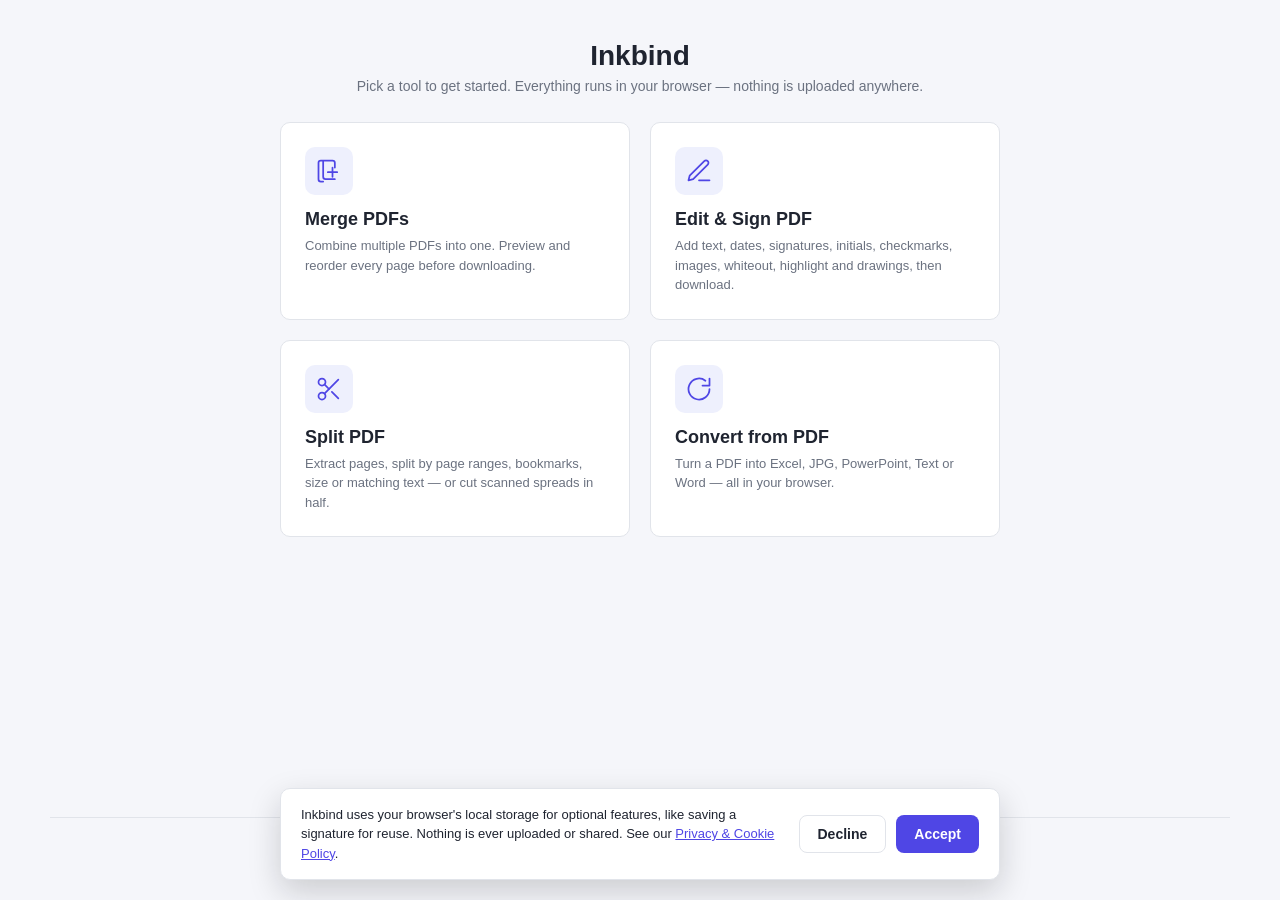
==== index.html @ f6de075e "Add Convert from PDF: Word, Excel, PowerPoint, JPG, and Text export New convert.html/convert.js adds" ====
<!DOCTYPE html>
<html lang="en">
<head>
<meta charset="UTF-8">
<meta name="viewport" content="width=device-width, initial-scale=1.0">
<title>Inkbind</title>
<link rel="stylesheet" href="style.css">
</head>
<body>
  <div class="app">
    <header>
      <h1>Inkbind</h1>
      <p class="subtitle">Pick a tool to get started. Everything runs in your browser — nothing is uploaded anywhere.</p>
    </header>

    <main class="tool-grid">
      <a class="tool-card" href="merge.html">
        <div class="tool-icon">
          <svg width="28" height="28" viewBox="0 0 24 24" fill="none" stroke="currentColor" stroke-width="1.5">
            <path d="M7 3v14a2 2 0 002 2h8M7 3H5a2 2 0 00-2 2v14a2 2 0 002 2h2M7 3h8a2 2 0 012 2v4m-6 4h8m-4-4v8" stroke-linecap="round" stroke-linejoin="round"/>
          </svg>
        </div>
        <h2>Merge PDFs</h2>
        <p>Combine multiple PDFs into one. Preview and reorder every page before downloading.</p>
      </a>

      <a class="tool-card" href="edit.html">
        <div class="tool-icon">
          <svg width="28" height="28" viewBox="0 0 24 24" fill="none" stroke="currentColor" stroke-width="1.5">
            <path d="M12 20h9M16.5 3.5a2.121 2.121 0 013 3L7 19l-4 1 1-4L16.5 3.5z" stroke-linecap="round" stroke-linejoin="round"/>
          </svg>
        </div>
        <h2>Edit &amp; Sign PDF</h2>
        <p>Add text, dates, signatures, initials, checkmarks, images, whiteout, highlight and drawings, then download.</p>
      </a>

      <a class="tool-card" href="split.html">
        <div class="tool-icon">
          <svg width="28" height="28" viewBox="0 0 24 24" fill="none" stroke="currentColor" stroke-width="1.5">
            <circle cx="6" cy="6" r="3"/>
            <circle cx="6" cy="18" r="3"/>
            <line x1="20" y1="4" x2="8.12" y2="15.88" stroke-linecap="round"/>
            <line x1="14.47" y1="14.48" x2="20" y2="20" stroke-linecap="round"/>
            <line x1="8.12" y1="8.12" x2="12" y2="12" stroke-linecap="round"/>
          </svg>
        </div>
        <h2>Split PDF</h2>
        <p>Extract pages, split by page ranges, bookmarks, size or matching text — or cut scanned spreads in half.</p>
      </a>

      <a class="tool-card" href="convert.html">
        <div class="tool-icon">
          <svg width="28" height="28" viewBox="0 0 24 24" fill="none" stroke="currentColor" stroke-width="1.5">
            <path d="M21 12a9 9 0 11-3.5-7.11" stroke-linecap="round" stroke-linejoin="round"/>
            <path d="M21 3v6h-6" stroke-linecap="round" stroke-linejoin="round"/>
          </svg>
        </div>
        <h2>Convert from PDF</h2>
        <p>Turn a PDF into Excel, JPG, PowerPoint, Text or Word — all in your browser.</p>
      </a>
    </main>

    <footer class="site-footer">
      <p class="footer-line">
        &copy; 2026 The Inkbind. All rights reserved.
        <span class="footer-sep">&middot;</span>
        <a href="privacy.html">Privacy &amp; Cookie Policy</a>
        <span class="footer-sep">&middot;</span>
        Designed &amp; Developed by <a href="https://www.linkedin.com/in/sajjadshahpoor" target="_blank" rel="noopener noreferrer">Sajjad</a>
      </p>
    </footer>
  </div>

  <script src="cookie-consent.js"></script>
</body>
</html>
---- style.css ----
:root {
  --bg: #f5f6fa;
  --surface: #ffffff;
  --border: #e1e4ea;
  --text: #1f2430;
  --text-muted: #6b7280;
  --primary: #4f46e5;
  --primary-hover: #4338ca;
  --danger: #dc2626;
  --radius: 10px;
}

* { box-sizing: border-box; }

body {
  margin: 0;
  font-family: -apple-system, BlinkMacSystemFont, "Segoe UI", Roboto, Helvetica, Arial, sans-serif;
  background: var(--bg);
  color: var(--text);
  display: flex;
  justify-content: center;
  padding: 40px 20px;
  min-height: 100vh;
}

.app {
  width: 100%;
  max-width: 1180px;
  display: flex;
  flex-direction: column;
}

header {
  text-align: center;
  margin-bottom: 28px;
}

h1 {
  margin: 0 0 6px;
  font-size: 28px;
}

.subtitle {
  margin: 0;
  color: var(--text-muted);
  font-size: 14px;
}

.home-link {
  display: inline-block;
  margin-bottom: 12px;
  color: var(--text-muted);
  font-size: 13px;
  text-decoration: none;
}

.home-link:hover {
  color: var(--primary);
}

.tool-grid {
  display: grid;
  grid-template-columns: repeat(auto-fit, minmax(240px, 1fr));
  gap: 20px;
  max-width: 720px;
  margin: 0 auto;
}

.tool-card {
  display: block;
  background: var(--surface);
  border: 1px solid var(--border);
  border-radius: var(--radius);
  padding: 24px;
  text-decoration: none;
  color: var(--text);
  transition: border-color 0.15s, transform 0.15s, box-shadow 0.15s;
}

.tool-card:hover {
  border-color: var(--primary);
  transform: translateY(-2px);
  box-shadow: 0 8px 24px rgba(79, 70, 229, 0.12);
}

.tool-icon {
  width: 48px;
  height: 48px;
  border-radius: 10px;
  background: #eef0fd;
  color: var(--primary);
  display: flex;
  align-items: center;
  justify-content: center;
  margin-bottom: 14px;
}

.tool-card h2 {
  margin: 0 0 6px;
  font-size: 18px;
}

.tool-card p {
  margin: 0;
  color: var(--text-muted);
  font-size: 13px;
  line-height: 1.5;
}

.workspace {
  display: flex;
  align-items: flex-start;
  gap: 24px;
}

.grid-column {
  flex: 1;
  min-width: 0;
}

.dropzone {
  background: var(--surface);
  border: 2px dashed var(--border);
  border-radius: var(--radius);
  padding: 36px 20px;
  text-align: center;
  cursor: pointer;
  transition: border-color 0.15s, background 0.15s;
  color: var(--text-muted);
}

.dropzone:hover,
.dropzone.dragover {
  border-color: var(--primary);
  background: #f4f3ff;
}

.dropzone svg {
  margin-bottom: 8px;
  color: var(--primary);
}

.dropzone p {
  margin: 0;
  font-size: 14px;
}

.page-grid {
  margin: 22px 0 0;
  display: grid;
  grid-template-columns: repeat(auto-fill, minmax(120px, 1fr));
  gap: 14px;
}

.page-card {
  position: relative;
  background: var(--surface);
  border: 1px solid var(--border);
  border-radius: var(--radius);
  padding: 8px;
  cursor: grab;
  user-select: none;
  transition: transform 0.12s, box-shadow 0.12s, border-color 0.12s;
}

.page-card.dragging {
  opacity: 0.4;
}

.page-card.drop-before {
  box-shadow: -3px 0 0 var(--primary);
}

.page-card.drop-after {
  box-shadow: 3px 0 0 var(--primary);
}

.page-card.selected {
  border-color: var(--primary);
  box-shadow: 0 0 0 2px rgba(79, 70, 229, 0.25);
}

.page-thumb-wrap {
  position: relative;
  border-radius: 6px;
  overflow: hidden;
  background: #f0f1f5;
  border: 1px solid var(--border);
  aspect-ratio: 3 / 4;
  display: flex;
  align-items: center;
  justify-content: center;
}

.page-thumb-wrap img {
  width: 100%;
  height: 100%;
  object-fit: contain;
  pointer-events: none;
}

.page-thumb-wrap .spinner {
  width: 20px;
  height: 20px;
  border: 2px solid var(--border);
  border-top-color: var(--primary);
  border-radius: 50%;
  animation: spin 0.8s linear infinite;
}

.page-thumb-img-slot {
  width: 100%;
  height: 100%;
  display: flex;
  align-items: center;
  justify-content: center;
}

.page-rotate-controls {
  position: absolute;
  bottom: 6px;
  left: 50%;
  transform: translateX(-50%);
  display: flex;
  gap: 4px;
  opacity: 0;
  transition: opacity 0.12s;
}

.page-thumb-wrap:hover .page-rotate-controls,
.page-card.selected .page-rotate-controls {
  opacity: 1;
}

.page-rotate-btn {
  width: 22px;
  height: 22px;
  border: none;
  border-radius: 50%;
  background: rgba(31, 36, 48, 0.75);
  color: #fff;
  font-size: 13px;
  line-height: 1;
  cursor: pointer;
  display: flex;
  align-items: center;
  justify-content: center;
}

.page-rotate-btn:hover {
  background: var(--primary);
}

@keyframes spin {
  to { transform: rotate(360deg); }
}

.page-index {
  position: absolute;
  top: 6px;
  left: 6px;
  min-width: 20px;
  height: 20px;
  padding: 0 5px;
  border-radius: 10px;
  background: rgba(31, 36, 48, 0.75);
  color: #fff;
  font-size: 11px;
  display: flex;
  align-items: center;
  justify-content: center;
}

.page-remove {
  position: absolute;
  top: 4px;
  right: 4px;
  width: 20px;
  height: 20px;
  border: none;
  border-radius: 50%;
  background: rgba(31, 36, 48, 0.75);
  color: #fff;
  cursor: pointer;
  font-size: 14px;
  line-height: 1;
  display: flex;
  align-items: center;
  justify-content: center;
}

.page-remove:hover {
  background: var(--danger);
}

.page-meta {
  margin-top: 6px;
  font-size: 11px;
  color: var(--text-muted);
  overflow: hidden;
  text-overflow: ellipsis;
  white-space: nowrap;
  text-align: center;
}

.actions {
  display: flex;
  justify-content: flex-end;
  gap: 10px;
  margin-top: 20px;
}

.grid-column > .mode-tabs {
  margin-top: 22px;
  padding: 0 0 0;
}

.mode-help {
  font-size: 13px;
  color: var(--text-muted);
  margin: 12px 0 0;
}

.mode-panel .page-grid {
  margin-top: 16px;
}

.file-reverse-toggle {
  display: flex;
  align-items: center;
  gap: 6px;
  margin-top: 8px;
  font-size: 11px;
  color: var(--text-muted);
  cursor: pointer;
}

.file-reverse-toggle input {
  cursor: pointer;
}

/* ---- PDF Split ---- */

.mode-options {
  margin-top: 16px;
  padding: 14px 16px;
  background: var(--surface);
  border: 1px solid var(--border);
  border-radius: var(--radius);
  display: flex;
  flex-direction: column;
  gap: 12px;
}

.field-row {
  display: flex;
  align-items: center;
  gap: 10px;
  flex-wrap: wrap;
}

.field-row label {
  font-size: 13px;
  font-weight: 600;
}

.field-row input[type="text"],
.field-row input[type="number"] {
  border: 1px solid var(--border);
  border-radius: 6px;
  padding: 7px 10px;
  font-size: 13px;
  flex: 1;
  min-width: 160px;
  font-family: inherit;
}

.field-row input[type="number"] {
  flex: none;
  width: 90px;
}

.field-hint {
  font-size: 12px;
  color: var(--text-muted);
  margin: 0;
}

.radio-group {
  display: flex;
  flex-direction: column;
  gap: 6px;
}

.radio-row {
  display: flex;
  align-items: center;
  gap: 6px;
  font-size: 13px;
  cursor: pointer;
}

.checkbox-row {
  display: flex;
  align-items: center;
  gap: 6px;
  font-size: 13px;
  cursor: pointer;
  color: var(--text-muted);
}

.btn-chip {
  border: 1px solid var(--border);
  background: var(--surface);
  border-radius: 20px;
  padding: 6px 14px;
  font-size: 12.5px;
  font-weight: 600;
  cursor: pointer;
  color: var(--text);
}

.btn-chip:hover {
  border-color: var(--primary);
}

.btn-chip.active {
  border-color: var(--primary);
  color: var(--primary);
  background: #f4f3ff;
}

.btn-link {
  border: none;
  background: none;
  color: var(--primary);
  font-size: 12.5px;
  font-weight: 600;
  cursor: pointer;
  padding: 0;
}

.btn-link:hover {
  text-decoration: underline;
}

.bookmark-list {
  display: flex;
  flex-direction: column;
  gap: 2px;
  max-height: 240px;
  overflow-y: auto;
}

.bookmark-item {
  display: flex;
  align-items: center;
  gap: 8px;
  font-size: 13px;
  padding: 6px 8px;
  border-radius: 6px;
  cursor: pointer;
}

.bookmark-item:hover {
  background: #f7f7fb;
}

.bookmark-title {
  overflow: hidden;
  text-overflow: ellipsis;
  white-space: nowrap;
}

.bookmark-page {
  margin-left: auto;
  color: var(--text-muted);
  font-size: 12px;
  flex-shrink: 0;
}

.match-summary {
  font-size: 12px;
  color: var(--text-muted);
}

.match-summary.has-matches {
  color: var(--primary);
}

.page-card.match-highlight {
  border-color: #b45309;
  box-shadow: 0 0 0 2px rgba(180, 83, 9, 0.25);
}

.match-badge {
  position: absolute;
  top: 6px;
  right: 6px;
  background: #b45309;
  color: #fff;
  font-size: 10px;
  font-weight: 700;
  line-height: 1;
  padding: 4px 5px;
  border-radius: 10px;
}

.page-grid.divider-mode {
  display: flex;
  flex-wrap: wrap;
  align-items: stretch;
  gap: 0;
}

.page-grid.divider-mode .page-card {
  flex: 0 0 130px;
  margin: 7px 0;
}

.split-divider {
  flex: 0 0 22px;
  display: flex;
  align-items: center;
  justify-content: center;
  cursor: pointer;
  position: relative;
}

.split-divider::before {
  content: '';
  width: 2px;
  height: 70%;
  background: var(--border);
  border-radius: 2px;
  transition: background 0.12s, width 0.12s;
}

.split-divider:hover::before {
  background: var(--text-muted);
}

.split-divider.active::before {
  background: var(--primary);
  width: 4px;
}

.split-divider .divider-icon {
  position: absolute;
  width: 20px;
  height: 20px;
  border-radius: 50%;
  background: var(--surface);
  border: 1px solid var(--border);
  display: flex;
  align-items: center;
  justify-content: center;
  font-size: 13px;
  line-height: 1;
  color: var(--text-muted);
  opacity: 0;
  transition: opacity 0.12s;
}

.split-divider:hover .divider-icon,
.split-divider.active .divider-icon {
  opacity: 1;
}

.split-divider.active .divider-icon {
  background: var(--primary);
  color: #fff;
  border-color: var(--primary);
}

.result-file-list {
  display: grid;
  grid-template-columns: repeat(auto-fill, minmax(230px, 1fr));
  gap: 12px;
}

.result-file-card {
  display: flex;
  gap: 12px;
  align-items: center;
  border: 1px solid var(--border);
  border-radius: var(--radius);
  padding: 10px;
  background: var(--surface);
}

.result-file-thumb {
  width: 52px;
  height: 68px;
  flex-shrink: 0;
  border-radius: 6px;
  overflow: hidden;
  border: 1px solid var(--border);
  background: #f0f1f5;
  display: flex;
  align-items: center;
  justify-content: center;
}

.result-file-thumb img {
  width: 100%;
  height: 100%;
  object-fit: contain;
}

.result-file-info {
  flex: 1;
  min-width: 0;
}

.result-file-name {
  font-size: 12.5px;
  font-weight: 600;
  overflow: hidden;
  text-overflow: ellipsis;
  white-space: nowrap;
}

.result-file-meta {
  font-size: 11px;
  color: var(--text-muted);
  margin-top: 2px;
}

.result-file-download {
  border: none;
  background: none;
  color: var(--primary);
  font-size: 12px;
  font-weight: 600;
  cursor: pointer;
  padding: 4px 0;
  margin-top: 4px;
}

.result-file-download:hover {
  text-decoration: underline;
}

.btn {
  border: none;
  border-radius: 8px;
  padding: 10px 18px;
  font-size: 14px;
  font-weight: 600;
  cursor: pointer;
  transition: background 0.15s, opacity 0.15s;
}

.btn:disabled {
  opacity: 0.5;
  cursor: not-allowed;
}

.btn-primary {
  background: var(--primary);
  color: #fff;
}

.btn-primary:not(:disabled):hover {
  background: var(--primary-hover);
}

.btn-secondary {
  background: var(--surface);
  color: var(--text);
  border: 1px solid var(--border);
}

.btn-secondary:not(:disabled):hover {
  background: #f0f1f5;
}

.status {
  text-align: center;
  font-size: 13px;
  color: var(--text-muted);
  min-height: 18px;
  margin-top: 14px;
}

.status.error {
  color: var(--danger);
}

.preview-panel {
  width: 320px;
  flex-shrink: 0;
  position: sticky;
  top: 24px;
  background: var(--surface);
  border: 1px solid var(--border);
  border-radius: var(--radius);
  padding: 18px;
}

.preview-empty {
  margin: 0;
  padding: 60px 10px;
  text-align: center;
  color: var(--text-muted);
  font-size: 13px;
}

.preview-canvas-wrap {
  position: relative;
  border: 1px solid var(--border);
  border-radius: 6px;
  background: #f0f1f5;
  min-height: 200px;
  display: flex;
  align-items: center;
  justify-content: center;
  overflow: hidden;
}

.preview-canvas-wrap img {
  width: 100%;
  height: auto;
  display: block;
  cursor: zoom-in;
}

.magnifier-glass {
  position: absolute;
  width: 170px;
  height: 170px;
  border-radius: 50%;
  border: 3px solid var(--primary);
  box-shadow: 0 6px 18px rgba(0, 0, 0, 0.3);
  background-repeat: no-repeat;
  background-color: #fff;
  pointer-events: none;
  z-index: 5;
}

.preview-meta {
  margin: 10px 0 0;
  text-align: center;
  font-size: 12px;
  color: var(--text-muted);
  overflow-wrap: break-word;
}

.modal-overlay {
  display: flex;
  align-items: center;
  justify-content: center;
  position: fixed;
  inset: 0;
  background: rgba(15, 17, 23, 0.55);
  padding: 24px;
  z-index: 50;
}

.modal-overlay[hidden] {
  display: none;
}

.modal {
  display: flex;
  flex-direction: column;
  width: 100%;
  max-width: 960px;
  max-height: 88vh;
  background: var(--surface);
  border-radius: var(--radius);
  box-shadow: 0 20px 60px rgba(0, 0, 0, 0.35);
  overflow: hidden;
}

.modal-header {
  display: flex;
  align-items: center;
  justify-content: space-between;
  padding: 20px 24px 0;
}

.modal-header h2 {
  margin: 0;
  font-size: 18px;
}

.modal-close {
  border: none;
  background: none;
  color: var(--text-muted);
  font-size: 22px;
  line-height: 1;
  cursor: pointer;
  padding: 4px 8px;
  border-radius: 6px;
}

.modal-close:hover {
  background: #f0f1f5;
  color: var(--text);
}

.modal-subtitle {
  margin: 6px 24px 0;
  font-size: 13px;
  color: var(--text-muted);
}

.modal-subtitle.warning {
  color: #b45309;
}

.modal-grid {
  margin: 16px 24px;
  padding-bottom: 4px;
  overflow-y: auto;
}

.modal-grid .page-card {
  cursor: default;
}

.modal-footer {
  display: flex;
  justify-content: flex-end;
  gap: 10px;
  padding: 16px 24px;
  border-top: 1px solid var(--border);
}

@media (max-width: 860px) {
  .workspace {
    flex-direction: column;
  }

  .preview-panel {
    width: 100%;
    position: static;
  }
}

/* ---- PDF Editor ---- */

.dropzone + .status {
  margin-top: 14px;
}

.editor-workspace {
  background: var(--surface);
  border: 1px solid var(--border);
  border-radius: var(--radius);
  overflow: hidden;
}

.mode-tabs {
  display: flex;
  gap: 4px;
  padding: 10px 16px 0;
  border-bottom: 1px solid var(--border);
}

.mode-tab {
  border: none;
  background: none;
  padding: 10px 16px;
  font-size: 13.5px;
  font-weight: 600;
  color: var(--text-muted);
  cursor: pointer;
  border-bottom: 2px solid transparent;
  margin-bottom: -1px;
}

.mode-tab:hover {
  color: var(--text);
}

.mode-tab.active {
  color: var(--primary);
  border-bottom-color: var(--primary);
}

.editor-toolbar {
  display: flex;
  align-items: center;
  gap: 10px;
  flex-wrap: wrap;
  padding: 12px 16px;
  border-bottom: 1px solid var(--border);
}

.toolbar-group {
  display: flex;
  align-items: center;
  gap: 6px;
  flex-wrap: wrap;
}

.toolbar-group[data-modes] {
  display: none;
}

.toolbar-group[data-modes].mode-active {
  display: flex;
}

.format-group {
  gap: 10px;
}

.tool-btn {
  border: 1px solid var(--border);
  background: var(--surface);
  color: var(--text);
  padding: 7px 12px;
  border-radius: 8px;
  font-size: 12.5px;
  font-weight: 600;
  cursor: pointer;
  white-space: nowrap;
}

.tool-btn:hover {
  background: #f0f1f5;
}

.tool-btn.active {
  background: var(--primary);
  border-color: var(--primary);
  color: #fff;
}

.toolbar-sep {
  width: 1px;
  height: 24px;
  background: var(--border);
}

.toolbar-field {
  display: flex;
  align-items: center;
  gap: 6px;
  font-size: 12px;
  color: var(--text-muted);
}

.toolbar-field input[type="number"] {
  width: 56px;
  padding: 4px 6px;
  border: 1px solid var(--border);
  border-radius: 6px;
  font-size: 13px;
}

.toolbar-field input[type="color"] {
  width: 28px;
  height: 28px;
  padding: 0;
  border: 1px solid var(--border);
  border-radius: 6px;
  cursor: pointer;
}

.toolbar-field select {
  padding: 4px 6px;
  border: 1px solid var(--border);
  border-radius: 6px;
  font-size: 12.5px;
  background: var(--surface);
  color: var(--text);
}

.toolbar-field input:disabled,
.toolbar-field select:disabled,
.toolbar-field button:disabled {
  opacity: 0.4;
  cursor: not-allowed;
}

.style-toggle-btn {
  width: 26px;
  height: 26px;
  border: 1px solid var(--border);
  background: var(--surface);
  color: var(--text);
  border-radius: 6px;
  font-size: 13px;
  line-height: 1;
  cursor: pointer;
}

.style-toggle-btn:not(:disabled):hover {
  background: #f0f1f5;
}

.style-toggle-btn.active {
  background: var(--primary);
  border-color: var(--primary);
  color: #fff;
}

.toolbar-spacer {
  flex: 1;
}

.pages-container {
  max-height: 75vh;
  overflow-y: auto;
  background: #e9eaf0;
  padding: 28px 0;
  display: flex;
  flex-direction: column;
  align-items: center;
  gap: 24px;
}

.pages-container.tool-text .page-overlay,
.pages-container.tool-date .page-overlay {
  cursor: text;
}

.pages-container.tool-whiteout .page-overlay,
.pages-container.tool-highlight .page-overlay,
.pages-container.tool-draw .page-overlay,
.pages-container.tool-line .page-overlay,
.pages-container.tool-arrow .page-overlay,
.pages-container.tool-checkmark .page-overlay,
.pages-container.tool-cross .page-overlay {
  cursor: crosshair;
}

.page-wrap {
  position: relative;
  background: #fff;
  box-shadow: 0 2px 12px rgba(0, 0, 0, 0.18);
}

.page-wrap canvas {
  display: block;
}

.page-number-tag {
  position: absolute;
  top: -20px;
  left: 0;
  font-size: 11px;
  color: var(--text-muted);
  pointer-events: none;
}

.page-overlay {
  position: absolute;
  inset: 0;
}

.edit-object {
  position: absolute;
  cursor: move;
  user-select: none;
  outline: none;
}

.edit-text {
  min-width: 20px;
  min-height: 1.2em;
  padding: 1px 3px;
  white-space: pre-wrap;
  line-height: 1.25;
  font-family: Arial, Helvetica, sans-serif;
  border: 1px dashed transparent;
}

.edit-text:hover,
.edit-text.selected {
  border-color: var(--primary);
}

.edit-text[contenteditable="true"] {
  cursor: text;
  user-select: text;
  border-color: var(--primary);
  background: rgba(79, 70, 229, 0.06);
}

.edit-whiteout,
.edit-highlight,
.edit-icon,
.edit-image {
  border: 1px dashed transparent;
  box-sizing: border-box;
}

.edit-whiteout.selected,
.edit-highlight.selected,
.edit-icon.selected,
.edit-image.selected,
.edit-draw.selected,
.edit-line.selected {
  border-color: var(--primary);
}

/* Every resizable object gets 8 handles (4 corners + 4 edges), Sejda-style, positioned by
   their data-dir attribute. */
.resize-handle {
  position: absolute;
  width: 10px;
  height: 10px;
  background: var(--primary);
  border: 1.5px solid #fff;
  border-radius: 2px;
  box-shadow: 0 0 0 1px rgba(0, 0, 0, 0.15);
  display: none;
  z-index: 2;
}

.resize-handle[data-dir="nw"] { top: -6px; left: -6px; cursor: nwse-resize; }
.resize-handle[data-dir="n"]  { top: -6px; left: 50%; margin-left: -5px; cursor: ns-resize; }
.resize-handle[data-dir="ne"] { top: -6px; right: -6px; cursor: nesw-resize; }
.resize-handle[data-dir="e"]  { top: 50%; right: -6px; margin-top: -5px; cursor: ew-resize; }
.resize-handle[data-dir="se"] { bottom: -6px; right: -6px; cursor: nwse-resize; }
.resize-handle[data-dir="s"]  { bottom: -6px; left: 50%; margin-left: -5px; cursor: ns-resize; }
.resize-handle[data-dir="sw"] { bottom: -6px; left: -6px; cursor: nesw-resize; }
.resize-handle[data-dir="w"]  { top: 50%; left: -6px; margin-top: -5px; cursor: ew-resize; }

.edit-whiteout.selected .resize-handle,
.edit-highlight.selected .resize-handle,
.edit-icon.selected .resize-handle,
.edit-image.selected .resize-handle,
.edit-text.text-edit.selected .resize-handle,
.edit-formfield.selected .resize-handle {
  display: block;
}

/* ---- Vector objects: icons, freehand draw, line/arrow ---- */

.icon-svg,
.vector-svg {
  display: block;
  width: 100%;
  height: 100%;
  overflow: visible;
}

.edit-icon {
  touch-action: none;
}

.edit-image {
  overflow: hidden;
  border-radius: 2px;
}

.edit-image img {
  width: 100%;
  height: 100%;
  object-fit: fill;
  pointer-events: none;
  display: block;
}

.edit-draw {
  cursor: move;
}

.edit-line {
  cursor: move;
}

.line-handle {
  position: absolute;
  width: 12px;
  height: 12px;
  margin-left: -6px;
  margin-top: -6px;
  border-radius: 50%;
  background: var(--surface);
  border: 2px solid var(--primary);
  cursor: pointer;
  display: none;
  z-index: 2;
}

.edit-line.selected .line-handle {
  display: block;
}

/* ---- Sign & Initials modal ---- */

.sign-modal {
  max-width: 640px;
}

.sign-tabs {
  display: flex;
  gap: 4px;
  margin: 16px 24px 0;
  border-bottom: 1px solid var(--border);
}

.sign-tab {
  border: none;
  background: none;
  padding: 10px 16px;
  font-size: 13px;
  font-weight: 600;
  color: var(--text-muted);
  cursor: pointer;
  border-bottom: 2px solid transparent;
  margin-bottom: -1px;
}

.sign-tab:hover {
  color: var(--text);
}

.sign-tab.active {
  color: var(--primary);
  border-bottom-color: var(--primary);
}

.sign-panel {
  margin: 18px 24px 0;
}

#signDrawCanvas {
  width: 100%;
  height: 200px;
  background: #fbfbfd;
  border: 1px dashed var(--border);
  border-radius: 8px;
  cursor: crosshair;
  touch-action: none;
  display: block;
}

.sign-panel-actions {
  display: flex;
  align-items: center;
  justify-content: space-between;
  margin-top: 12px;
}

#signTypeInput {
  width: 100%;
  padding: 10px 12px;
  border: 1px solid var(--border);
  border-radius: 8px;
  font-size: 14px;
  box-sizing: border-box;
}

.sign-type-fonts {
  display: flex;
  gap: 8px;
  margin-top: 10px;
}

.sign-font-btn {
  border: 1px solid var(--border);
  background: var(--surface);
  padding: 6px 12px;
  border-radius: 8px;
  font-size: 12px;
  cursor: pointer;
}

.sign-font-btn.active {
  border-color: var(--primary);
  color: var(--primary);
}

.sign-type-preview {
  margin-top: 14px;
  min-height: 70px;
  padding: 10px 14px;
  border: 1px dashed var(--border);
  border-radius: 8px;
  font-size: 40px;
  line-height: 1.2;
  display: flex;
  align-items: center;
  word-break: break-word;
  background: #fbfbfd;
}

.sign-panel-actions + label,
.sign-type-preview + .toolbar-field {
  margin-top: 12px;
}

.sign-upload-drop {
  padding: 24px 16px;
}

.sign-upload-preview {
  display: block;
  max-width: 100%;
  max-height: 160px;
  margin: 14px auto 0;
  border: 1px solid var(--border);
  border-radius: 8px;
  background: #fbfbfd;
}

.saved-signatures {
  margin: 18px 24px 0;
}

.saved-signatures-label {
  margin: 0 0 8px;
  font-size: 12px;
  color: var(--text-muted);
  font-weight: 600;
}

.saved-signatures-list {
  display: flex;
  gap: 10px;
  flex-wrap: wrap;
}

.saved-sig-thumb {
  position: relative;
  width: 90px;
  height: 56px;
  border: 1px solid var(--border);
  border-radius: 8px;
  background: #fbfbfd;
  cursor: pointer;
  display: flex;
  align-items: center;
  justify-content: center;
  overflow: hidden;
}

.saved-sig-thumb:hover {
  border-color: var(--primary);
}

.saved-sig-thumb img {
  max-width: 100%;
  max-height: 100%;
}

.saved-sig-remove {
  position: absolute;
  top: 2px;
  right: 2px;
  width: 18px;
  height: 18px;
  border: none;
  border-radius: 50%;
  background: rgba(31, 36, 48, 0.75);
  color: #fff;
  font-size: 12px;
  line-height: 1;
  cursor: pointer;
  display: flex;
  align-items: center;
  justify-content: center;
}

.saved-sig-remove:hover {
  background: var(--danger);
}

.save-sig-field {
  margin-right: auto;
  font-size: 13px;
  color: var(--text);
}

.save-sig-field input {
  width: auto;
}

/* ---- Existing-text edit layer ---- */

.text-layer {
  position: absolute;
  inset: 0;
  line-height: 1;
  overflow: hidden;
}

.text-layer span {
  color: transparent;
  position: absolute;
  white-space: pre;
  transform-origin: 0% 0%;
  pointer-events: none;
}

.pages-container.mode-edit.tool-select .text-layer span {
  pointer-events: auto;
  cursor: pointer;
}

.pages-container.mode-edit.tool-select .text-layer span:hover {
  background: rgba(79, 70, 229, 0.16);
  border-radius: 2px;
}

.pages-container.mode-edit.tool-select .page-overlay {
  pointer-events: none;
}

.pages-container.mode-edit.tool-select .page-overlay .edit-object {
  pointer-events: auto;
}

.edit-text.text-edit {
  overflow: visible;
  padding: 0;
}

/* The editable text lives in its own child element, separate from the resize handle —
   see textTargetEl's comment in edit.js for why. */
.text-edit-content {
  width: 100%;
  min-width: 20px;
  padding: 1px 3px;
  white-space: pre-wrap;
  line-height: 1.25;
  outline: none;
  box-sizing: border-box;
  cursor: text;
}

.text-edit-content[contenteditable="true"] {
  cursor: text;
  user-select: text;
  background: rgba(79, 70, 229, 0.06);
}

/* Fixed, non-interactive backdrop hiding the original text at its actual position — stays
   put even when the editable box above it (obj.el) is dragged or resized. See
   startTextEdit's comment in edit.js. */
.text-edit-cover {
  position: absolute;
  pointer-events: none;
}

/* ---- Create Forms field placeholders ---- */

.edit-formfield {
  box-sizing: border-box;
  border: 1.5px dashed #2563eb;
  background: rgba(37, 99, 235, 0.08);
  border-radius: 3px;
  display: flex;
  align-items: center;
  justify-content: center;
}

.edit-formfield.selected {
  border-style: solid;
}

.edit-formfield .formfield-label {
  font-size: 11px;
  font-weight: 600;
  color: #2563eb;
  pointer-events: none;
  white-space: nowrap;
  overflow: hidden;
  text-overflow: ellipsis;
  padding: 0 4px;
}

.edit-formcheckbox .formfield-label {
  font-size: 13px;
}

.edit-formfield .resize-handle {
  background: #2563eb;
}

/* ---- Delete Pages mode ---- */

.delete-pages-view {
  padding: 22px 24px 26px;
}

.delete-pages-hint {
  margin: 0 0 16px;
  font-size: 13px;
  color: var(--text-muted);
}

.delete-pages-view .page-grid {
  margin-top: 0;
}

.delete-pages-view .page-card {
  cursor: pointer;
}

.delete-pages-view .page-card.marked-delete .page-thumb-wrap {
  border-color: var(--danger);
  opacity: 0.45;
}

.delete-pages-view .page-card.marked-delete::after {
  content: "Delete";
  position: absolute;
  inset: 0;
  display: flex;
  align-items: center;
  justify-content: center;
  font-size: 13px;
  font-weight: 700;
  color: var(--danger);
  background: rgba(255, 255, 255, 0.55);
  border-radius: var(--radius);
  pointer-events: none;
}

.delete-pages-actions {
  display: flex;
  align-items: center;
  justify-content: flex-end;
  gap: 14px;
  margin-top: 20px;
  padding-top: 16px;
  border-top: 1px solid var(--border);
}

.delete-pages-count {
  font-size: 13px;
  color: var(--text-muted);
  margin-right: auto;
}

.btn-danger {
  background: var(--danger);
  color: #fff;
}

.btn-danger:not(:disabled):hover {
  background: #b91c1c;
}

/* ---- Site footer ---- */

.site-footer {
  margin-top: auto;
  padding-top: 20px;
  border-top: 1px solid var(--border);
  text-align: center;
}

.footer-line {
  margin: 0;
  font-size: 12.5px;
  color: var(--text-muted);
  line-height: 1.8;
}

.footer-line a {
  color: var(--text-muted);
  text-decoration: underline;
  text-underline-offset: 2px;
}

.footer-line a:hover {
  color: var(--primary);
}

.footer-sep {
  margin: 0 8px;
  color: var(--border);
}

/* ---- Cookie consent banner ---- */

.cookie-banner {
  position: fixed;
  left: 20px;
  right: 20px;
  bottom: 20px;
  z-index: 60;
  max-width: 720px;
  margin: 0 auto;
  display: flex;
  flex-wrap: wrap;
  align-items: center;
  gap: 14px;
  padding: 16px 20px;
  background: var(--surface);
  border: 1px solid var(--border);
  border-radius: var(--radius);
  box-shadow: 0 12px 32px rgba(15, 17, 23, 0.18);
}

.cookie-banner-text {
  flex: 1 1 320px;
  margin: 0;
  font-size: 13px;
  color: var(--text);
  line-height: 1.5;
}

.cookie-banner-text a {
  color: var(--primary);
}

.cookie-banner-actions {
  display: flex;
  gap: 10px;
  flex-shrink: 0;
  margin-left: auto;
}

@media (max-width: 520px) {
  .cookie-banner {
    left: 12px;
    right: 12px;
    bottom: 12px;
    padding: 16px;
  }

  .cookie-banner-actions {
    margin-left: 0;
    width: 100%;
  }

  .cookie-banner-actions .btn {
    flex: 1;
  }
}

/* ---- Privacy policy page ---- */

.policy {
  max-width: 760px;
  margin: 0 auto;
  background: var(--surface);
  border: 1px solid var(--border);
  border-radius: var(--radius);
  padding: 8px 32px 24px;
}

.policy section {
  padding: 20px 0;
  border-bottom: 1px solid var(--border);
}

.policy section:last-child {
  border-bottom: none;
}

.policy h2 {
  margin: 0 0 10px;
  font-size: 16px;
}

.policy p {
  margin: 0 0 10px;
  font-size: 14px;
  line-height: 1.65;
  color: var(--text);
}

.policy p:last-child {
  margin-bottom: 0;
}

.policy ul {
  margin: 0 0 10px;
  padding-left: 22px;
  font-size: 14px;
  line-height: 1.65;
  color: var(--text);
}

.policy a {
  color: var(--primary);
}

/* ---- Smart alignment guides (shown while dragging an object) ---- */

.align-guide {
  position: absolute;
  display: none;
  background: #ff3d81;
  pointer-events: none;
  z-index: 30;
}

.align-guide-v {
  top: 0;
  bottom: 0;
  width: 1px;
}

.align-guide-h {
  left: 0;
  right: 0;
  height: 1px;
}
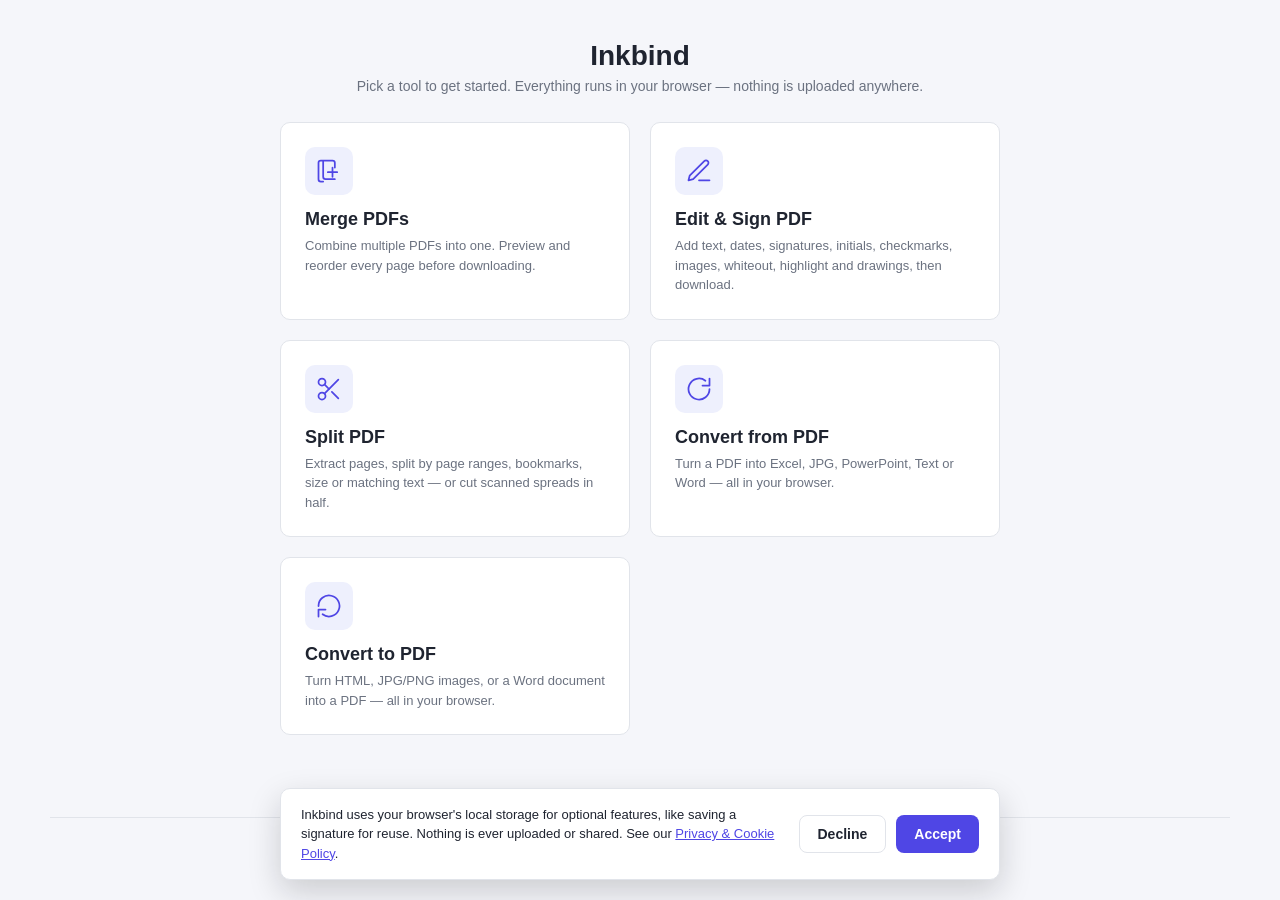
==== commit cccd3759: "Add Convert to PDF: HTML, JPG/PNG, and Word source conversion New to-pdf.html/to-pdf.js adds a three" ====
--- a/index.html
+++ b/index.html
@@ -58,6 +58,17 @@
         <h2>Convert from PDF</h2>
         <p>Turn a PDF into Excel, JPG, PowerPoint, Text or Word — all in your browser.</p>
       </a>
+
+      <a class="tool-card" href="to-pdf.html">
+        <div class="tool-icon">
+          <svg width="28" height="28" viewBox="0 0 24 24" fill="none" stroke="currentColor" stroke-width="1.5">
+            <path d="M3 12a9 9 0 113.5 7.11" stroke-linecap="round" stroke-linejoin="round"/>
+            <path d="M3 21v-6h6" stroke-linecap="round" stroke-linejoin="round"/>
+          </svg>
+        </div>
+        <h2>Convert to PDF</h2>
+        <p>Turn HTML, JPG/PNG images, or a Word document into a PDF — all in your browser.</p>
+      </a>
     </main>
 
     <footer class="site-footer">
--- a/style.css
+++ b/style.css
@@ -640,6 +640,26 @@
 
 .result-file-download:hover {
   text-decoration: underline;
+}
+
+/* ---- Convert to PDF ---- */
+
+.html-textarea {
+  width: 100%;
+  min-height: 260px;
+  margin-top: 12px;
+  padding: 12px 14px;
+  border: 1px solid var(--border);
+  border-radius: var(--radius);
+  font-family: "SFMono-Regular", Consolas, "Liberation Mono", Menlo, monospace;
+  font-size: 12.5px;
+  line-height: 1.5;
+  color: var(--text);
+  resize: vertical;
+}
+
+.mode-panel + .mode-options {
+  margin-top: 16px;
 }
 
 .btn {
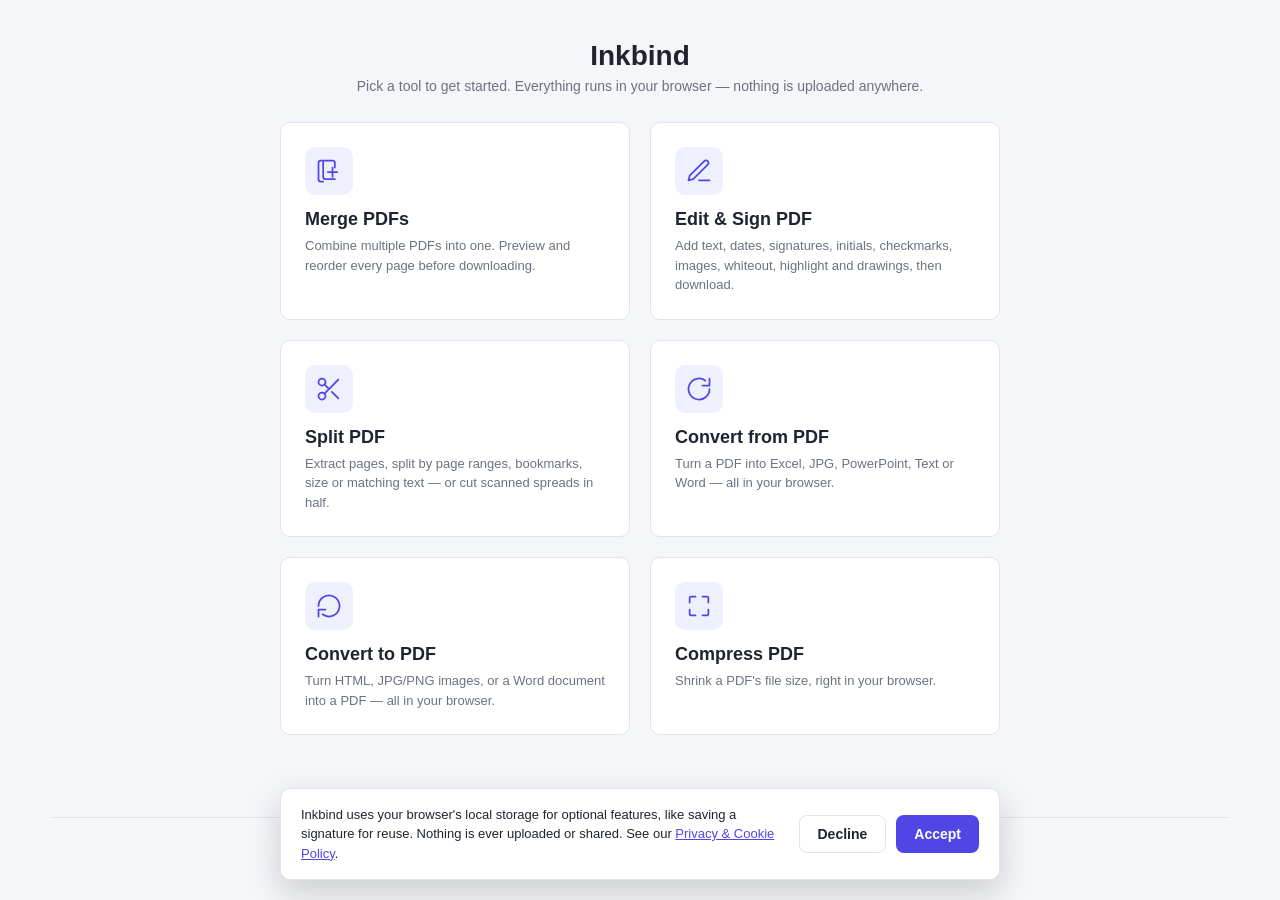
==== commit 4cf4e160: "Add Compress PDF tool and fix content-to-footer spacing New compress.html/compress.js shrinks a PDF " ====
--- a/index.html
+++ b/index.html
@@ -69,6 +69,16 @@
         <h2>Convert to PDF</h2>
         <p>Turn HTML, JPG/PNG images, or a Word document into a PDF — all in your browser.</p>
       </a>
+
+      <a class="tool-card" href="compress.html">
+        <div class="tool-icon">
+          <svg width="28" height="28" viewBox="0 0 24 24" fill="none" stroke="currentColor" stroke-width="1.5">
+            <path d="M4 9V5a1 1 0 011-1h4M4 15v4a1 1 0 001 1h4M20 9V5a1 1 0 00-1-1h-4M20 15v4a1 1 0 01-1 1h-4" stroke-linecap="round" stroke-linejoin="round"/>
+          </svg>
+        </div>
+        <h2>Compress PDF</h2>
+        <p>Shrink a PDF's file size, right in your browser.</p>
+      </a>
     </main>
 
     <footer class="site-footer">
--- a/style.css
+++ b/style.css
@@ -1565,6 +1565,10 @@
 
 /* ---- Site footer ---- */
 
+main {
+  margin-bottom: 48px;
+}
+
 .site-footer {
   margin-top: auto;
   padding-top: 20px;
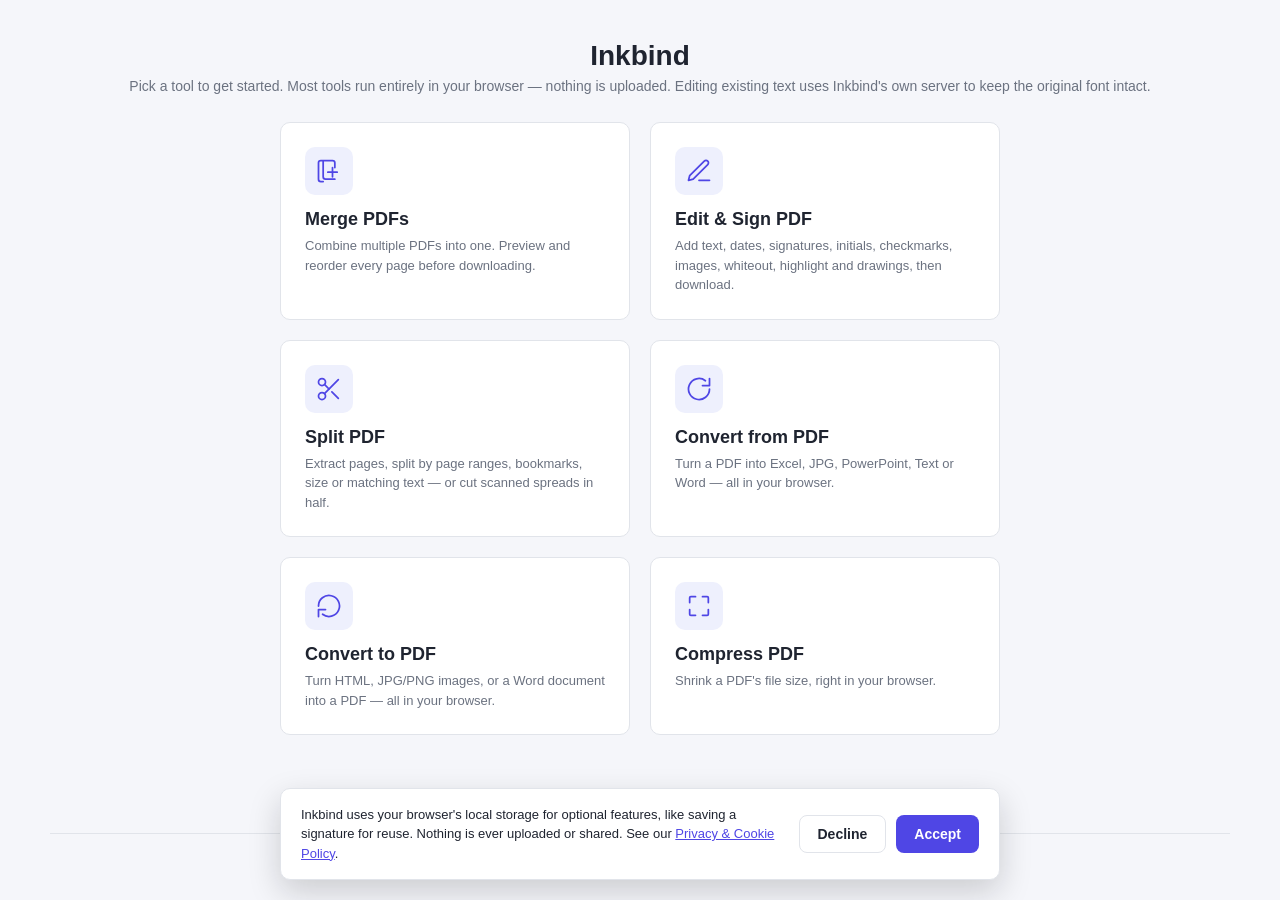
==== commit 382bfd64: "Wire existing-text editing to Inkbind Server for style-preserving edits Text clicked for editing now" ====
--- a/index.html
+++ b/index.html
@@ -10,7 +10,7 @@
   <div class="app">
     <header>
       <h1>Inkbind</h1>
-      <p class="subtitle">Pick a tool to get started. Everything runs in your browser — nothing is uploaded anywhere.</p>
+      <p class="subtitle">Pick a tool to get started. Most tools run entirely in your browser — nothing is uploaded. Editing existing text uses Inkbind's own server to keep the original font intact.</p>
     </header>
 
     <main class="tool-grid">
--- a/style.css
+++ b/style.css
@@ -19,7 +19,7 @@
   color: var(--text);
   display: flex;
   justify-content: center;
-  padding: 40px 20px;
+  padding: 40px 20px 24px;
   min-height: 100vh;
 }
 
@@ -63,7 +63,7 @@
   grid-template-columns: repeat(auto-fit, minmax(240px, 1fr));
   gap: 20px;
   max-width: 720px;
-  margin: 0 auto;
+  margin: 0 auto 20px;
 }
 
 .tool-card {
@@ -1566,7 +1566,7 @@
 /* ---- Site footer ---- */
 
 main {
-  margin-bottom: 48px;
+  margin-bottom: 20px;
 }
 
 .site-footer {
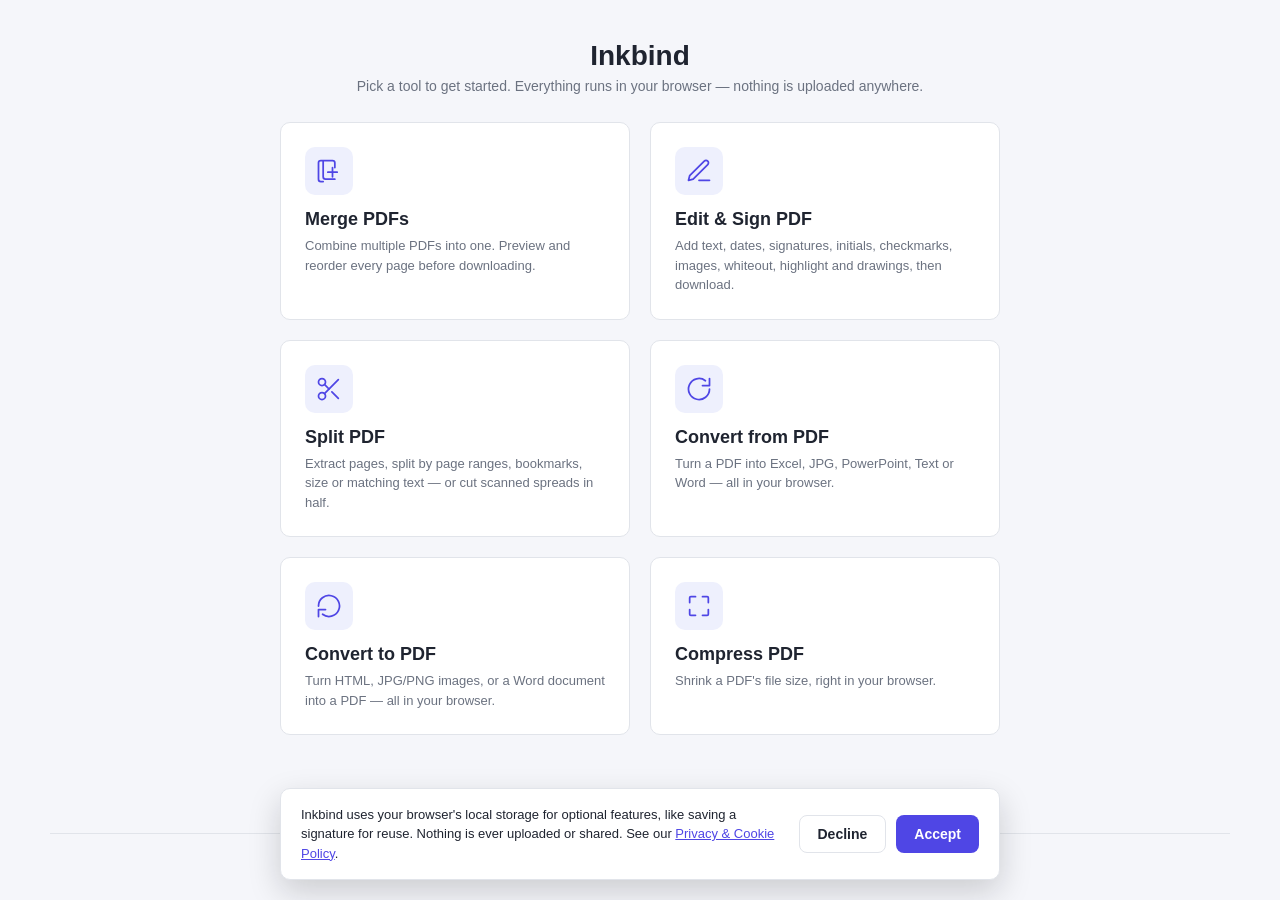
==== commit 79784710: "Revert "Wire existing-text editing to Inkbind Server for style-preserving edits" This reverts commit" ====
--- a/index.html
+++ b/index.html
@@ -10,7 +10,7 @@
   <div class="app">
     <header>
       <h1>Inkbind</h1>
-      <p class="subtitle">Pick a tool to get started. Most tools run entirely in your browser — nothing is uploaded. Editing existing text uses Inkbind's own server to keep the original font intact.</p>
+      <p class="subtitle">Pick a tool to get started. Everything runs in your browser — nothing is uploaded anywhere.</p>
     </header>
 
     <main class="tool-grid">
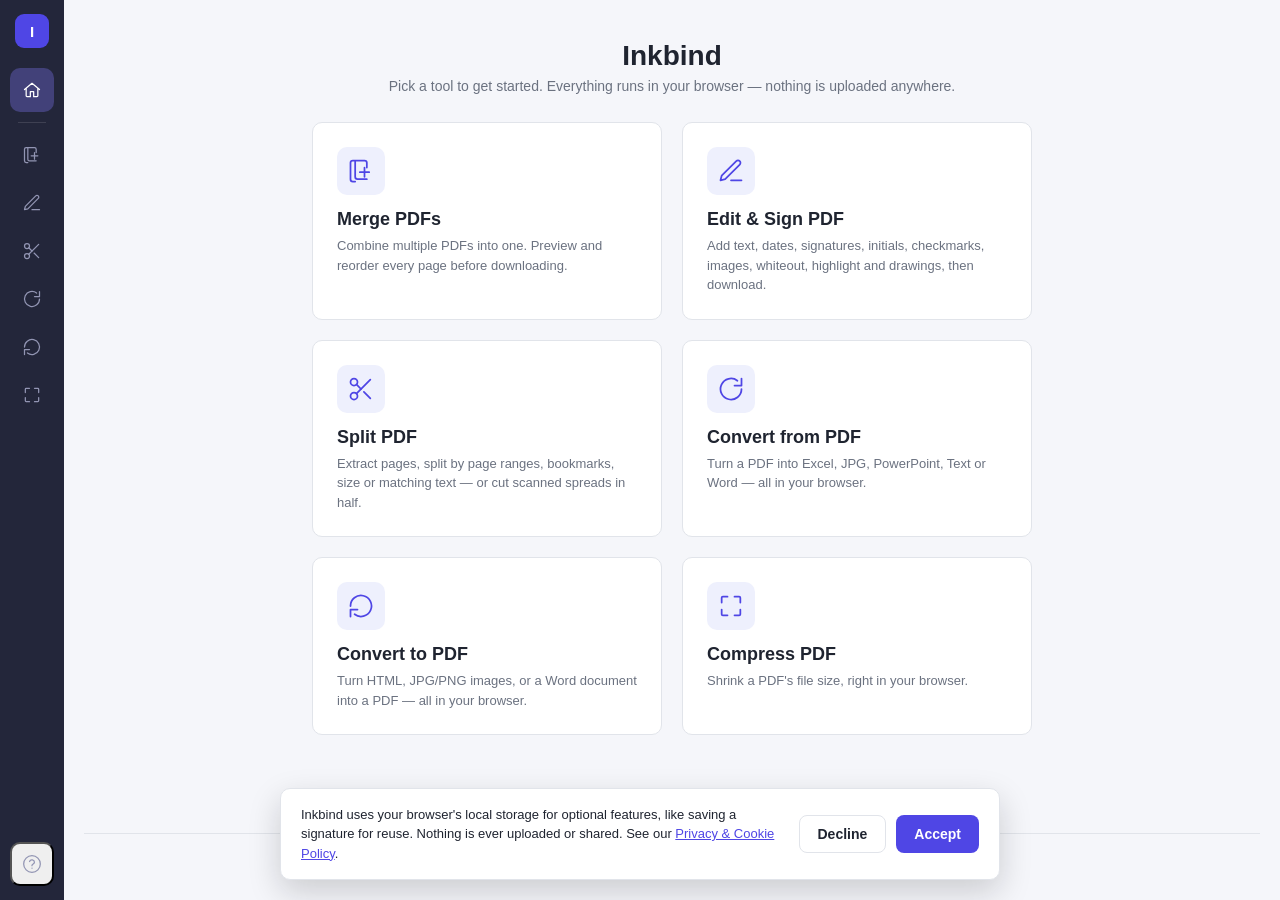
==== commit 520179b4: "Bring desktop app's UI and editor upgrades to the web version Add the persistent left app-rail navig" ====
--- a/index.html
+++ b/index.html
@@ -4,9 +4,70 @@
 <meta charset="UTF-8">
 <meta name="viewport" content="width=device-width, initial-scale=1.0">
 <title>Inkbind</title>
+<link rel="icon" type="image/png" href="icon.png">
 <link rel="stylesheet" href="style.css">
 </head>
 <body>
+  <nav class="app-rail">
+    <a class="app-rail-brand" href="index.html" title="Inkbind">I</a>
+    <a class="app-rail-btn active" href="index.html" title="Home">
+      <svg width="20" height="20" viewBox="0 0 24 24" fill="none" stroke="currentColor" stroke-width="1.5"><path d="M3 11.5L12 4l9 7.5M5 10v9a1 1 0 001 1h4v-6h4v6h4a1 1 0 001-1v-9" stroke-linecap="round" stroke-linejoin="round"/></svg>
+    </a>
+    <div class="app-rail-sep"></div>
+    <a class="app-rail-btn" href="merge.html" title="Merge PDFs">
+      <svg width="20" height="20" viewBox="0 0 24 24" fill="none" stroke="currentColor" stroke-width="1.5"><path d="M7 3v14a2 2 0 002 2h8M7 3H5a2 2 0 00-2 2v14a2 2 0 002 2h2M7 3h8a2 2 0 012 2v4m-6 4h8m-4-4v8" stroke-linecap="round" stroke-linejoin="round"/></svg>
+    </a>
+    <a class="app-rail-btn" href="edit.html" title="Edit &amp; Sign PDF">
+      <svg width="20" height="20" viewBox="0 0 24 24" fill="none" stroke="currentColor" stroke-width="1.5"><path d="M12 20h9M16.5 3.5a2.121 2.121 0 013 3L7 19l-4 1 1-4L16.5 3.5z" stroke-linecap="round" stroke-linejoin="round"/></svg>
+    </a>
+    <a class="app-rail-btn" href="split.html" title="Split PDF">
+      <svg width="20" height="20" viewBox="0 0 24 24" fill="none" stroke="currentColor" stroke-width="1.5"><circle cx="6" cy="6" r="3"/><circle cx="6" cy="18" r="3"/><line x1="20" y1="4" x2="8.12" y2="15.88" stroke-linecap="round"/><line x1="14.47" y1="14.48" x2="20" y2="20" stroke-linecap="round"/><line x1="8.12" y1="8.12" x2="12" y2="12" stroke-linecap="round"/></svg>
+    </a>
+    <a class="app-rail-btn" href="convert.html" title="Convert from PDF">
+      <svg width="20" height="20" viewBox="0 0 24 24" fill="none" stroke="currentColor" stroke-width="1.5"><path d="M21 12a9 9 0 11-3.5-7.11" stroke-linecap="round" stroke-linejoin="round"/><path d="M21 3v6h-6" stroke-linecap="round" stroke-linejoin="round"/></svg>
+    </a>
+    <a class="app-rail-btn" href="to-pdf.html" title="Convert to PDF">
+      <svg width="20" height="20" viewBox="0 0 24 24" fill="none" stroke="currentColor" stroke-width="1.5"><path d="M3 12a9 9 0 113.5 7.11" stroke-linecap="round" stroke-linejoin="round"/><path d="M3 21v-6h6" stroke-linecap="round" stroke-linejoin="round"/></svg>
+    </a>
+    <a class="app-rail-btn" href="compress.html" title="Compress PDF">
+      <svg width="20" height="20" viewBox="0 0 24 24" fill="none" stroke="currentColor" stroke-width="1.5"><path d="M4 9V5a1 1 0 011-1h4M4 15v4a1 1 0 001 1h4M20 9V5a1 1 0 00-1-1h-4M20 15v4a1 1 0 01-1 1h-4" stroke-linecap="round" stroke-linejoin="round"/></svg>
+    </a>
+
+    <div class="app-rail-spacer"></div>
+    <div class="app-rail-menu">
+      <button id="appRailHelpBtn" class="app-rail-btn" title="Help" aria-haspopup="true" aria-expanded="false">
+        <svg width="20" height="20" viewBox="0 0 24 24" fill="none" stroke="currentColor" stroke-width="1.5"><circle cx="12" cy="12" r="10"/><path d="M9.09 9a3 3 0 015.83 1c0 2-3 2-3 4" stroke-linecap="round" stroke-linejoin="round"/><line x1="12" y1="17" x2="12.01" y2="17" stroke-linecap="round"/></svg>
+      </button>
+      <div id="appRailHelpMenu" class="shell-menu-dropdown app-rail-menu-dropdown" hidden>
+        <a href="https://github.com/sajjadshahpoor/Inkbind-Desktop" target="_blank" rel="noopener noreferrer" class="shell-menu-item">Get Desktop App</a>
+        <div class="shell-menu-sep"></div>
+        <button id="appRailAboutBtn" class="shell-menu-item">About Inkbind</button>
+        <a href="privacy.html" class="shell-menu-item">Privacy Policy</a>
+      </div>
+    </div>
+  </nav>
+
+  <div id="aboutModal" class="modal-overlay" hidden>
+    <div class="modal about-modal">
+      <div class="modal-header">
+        <h2>About Inkbind</h2>
+        <button id="aboutModalCloseBtn" class="modal-close" aria-label="Close">&times;</button>
+      </div>
+      <div class="about-modal-body">
+        <div class="about-modal-icon">I</div>
+        <p class="about-modal-name">Inkbind</p>
+        <p class="about-modal-version">Web</p>
+        <p class="about-modal-tagline">Merge, split, convert, compress, edit and sign PDFs, entirely in your browser.</p>
+        <p class="about-modal-copyright">&copy; 2026 The Inkbind. All rights reserved.</p>
+        <p class="about-modal-credit">Designed &amp; Developed by <a href="https://www.linkedin.com/in/sajjadshahpoor" target="_blank" rel="noopener noreferrer">Sajjad</a></p>
+      </div>
+      <div class="modal-footer">
+        <button id="aboutModalOkBtn" class="btn btn-primary">OK</button>
+      </div>
+    </div>
+  </div>
+
+  <div class="app-main">
   <div class="app">
     <header>
       <h1>Inkbind</h1>
@@ -91,7 +152,9 @@
       </p>
     </footer>
   </div>
+  </div>
 
+  <script src="help-menu.js"></script>
   <script src="cookie-consent.js"></script>
 </body>
 </html>
--- a/style.css
+++ b/style.css
@@ -8,6 +8,9 @@
   --primary-hover: #4338ca;
   --danger: #dc2626;
   --radius: 10px;
+  --rail-width: 64px;
+  --rail-bg: #23263a;
+  --rail-icon: #9295b3;
 }
 
 * { box-sizing: border-box; }
@@ -17,6 +20,97 @@
   font-family: -apple-system, BlinkMacSystemFont, "Segoe UI", Roboto, Helvetica, Arial, sans-serif;
   background: var(--bg);
   color: var(--text);
+  min-height: 100vh;
+}
+
+/* ---- App rail ----
+   A persistent left-edge tool switcher: always visible, one icon per tool,
+   current tool highlighted. Present (as a copy of the same markup) on every
+   page so switching tools never requires a detour through the home grid. */
+.app-rail {
+  position: fixed;
+  top: 0;
+  left: 0;
+  bottom: 0;
+  width: var(--rail-width);
+  background: var(--rail-bg);
+  display: flex;
+  flex-direction: column;
+  align-items: center;
+  padding: 14px 0;
+  gap: 4px;
+  z-index: 60;
+}
+
+.app-rail-brand {
+  width: 34px;
+  height: 34px;
+  border-radius: 9px;
+  background: var(--primary);
+  color: #fff;
+  display: flex;
+  align-items: center;
+  justify-content: center;
+  font-weight: 700;
+  font-size: 15px;
+  margin-bottom: 16px;
+  text-decoration: none;
+  flex-shrink: 0;
+}
+
+.app-rail-btn {
+  width: 44px;
+  height: 44px;
+  border-radius: 10px;
+  display: flex;
+  align-items: center;
+  justify-content: center;
+  color: var(--rail-icon);
+  text-decoration: none;
+  flex-shrink: 0;
+}
+
+.app-rail-btn:hover {
+  background: rgba(255, 255, 255, 0.08);
+  color: #fff;
+}
+
+.app-rail-btn.active {
+  background: rgba(124, 116, 237, 0.35);
+  color: #fff;
+}
+
+.app-rail-sep {
+  width: 28px;
+  height: 1px;
+  background: rgba(255, 255, 255, 0.12);
+  margin: 6px 0;
+  flex-shrink: 0;
+}
+
+/* Pushes the Help menu below to the bottom of the rail. */
+.app-rail-spacer {
+  flex: 1;
+}
+
+.app-rail-menu {
+  position: relative;
+  flex-shrink: 0;
+}
+
+/* Opens to the right of the rail icon rather than below it (like
+   .shell-menu-dropdown, which it otherwise shares all styling with) - the
+   rail sits at the left edge of the window with icons stacked to the
+   bottom, so there usually isn't room below the Help icon for a dropdown. */
+.shell-menu-dropdown.app-rail-menu-dropdown {
+  top: auto;
+  right: auto;
+  left: calc(100% + 8px);
+  bottom: 0;
+}
+
+.app-main {
+  margin-left: var(--rail-width);
   display: flex;
   justify-content: center;
   padding: 40px 20px 24px;
@@ -56,6 +150,50 @@
 
 .home-link:hover {
   color: var(--primary);
+}
+
+/* Once a PDF is loaded in the editor, the marketing header just eats space a
+   reader wants for the page - collapse it and tighten the page padding in
+   favor of the editor's own mini-topbar (see edit.html) doing that job. */
+body.workspace-active .app-main {
+  padding: 16px 20px 24px;
+}
+
+body.workspace-active .editor-app {
+  /* The rest of the site caps .app at 1180px so text-heavy pages stay
+     readable, but a PDF viewer should use whatever width the window
+     actually has. */
+  max-width: none;
+}
+
+body.workspace-active .editor-app > header {
+  display: none;
+}
+
+/* Leaves clear room below the page content for the floating zoom pill (see
+   .zoom-pill) so it's never pushed off the bottom of the window. */
+body.workspace-active .pages-container {
+  max-height: 74vh;
+}
+
+/* "Hide tools" collapses the tab/tool row for a distraction-free, full-width
+   read - only the mini-topbar (Edit/Done, Save, Print) and the floating zoom
+   pill stay, so there's always a way back in. */
+body.toolbar-hidden .mode-tabs,
+body.toolbar-hidden .editor-toolbar {
+  display: none;
+}
+
+body.toolbar-hidden .pages-container {
+  max-height: 94vh;
+}
+
+/* The site footer is marketing chrome for browsing the app's other pages -
+   once a document is open it's just wasted vertical space with nothing a
+   reader needs; Privacy Policy / the credit line now live in the Help menu
+   (see .app-rail-menu) instead, reachable from anywhere. */
+body.workspace-active .site-footer {
+  display: none;
 }
 
 .tool-grid {
@@ -850,6 +988,116 @@
   border-top: 1px solid var(--border);
 }
 
+/* About Inkbind (Help menu) - reuses the same modal chrome as the sign
+   modal (.modal-overlay/.modal/.modal-header/.modal-close/.modal-footer)
+   but far narrower, since it's just a few lines of app info. */
+.modal.about-modal {
+  max-width: 340px;
+}
+
+.about-modal-body {
+  display: flex;
+  flex-direction: column;
+  align-items: center;
+  text-align: center;
+  padding: 8px 24px 24px;
+}
+
+.about-modal-icon {
+  width: 56px;
+  height: 56px;
+  border-radius: 14px;
+  background: var(--primary);
+  color: #fff;
+  display: flex;
+  align-items: center;
+  justify-content: center;
+  font-weight: 700;
+  font-size: 24px;
+  margin-bottom: 12px;
+}
+
+.about-modal-name {
+  margin: 0;
+  font-size: 18px;
+  font-weight: 700;
+}
+
+.about-modal-version {
+  margin: 2px 0 10px;
+  font-size: 13px;
+  color: var(--text-muted);
+}
+
+.about-modal-tagline {
+  margin: 0 0 14px;
+  font-size: 12.5px;
+  color: var(--text-muted);
+  line-height: 1.5;
+}
+
+.about-modal-copyright,
+.about-modal-credit {
+  margin: 0;
+  font-size: 12px;
+  color: var(--text-muted);
+}
+
+.about-modal-credit {
+  margin-top: 4px;
+}
+
+.about-modal-credit a {
+  color: var(--text-muted);
+  text-decoration: underline;
+  text-underline-offset: 2px;
+}
+
+.about-modal-credit a:hover {
+  color: var(--primary);
+}
+
+/* ---- Help menu dropdown (app-rail) ---- */
+
+.shell-menu-dropdown {
+  position: absolute;
+  top: calc(100% + 6px);
+  right: 0;
+  min-width: 190px;
+  background: var(--surface);
+  border: 1px solid var(--border);
+  border-radius: 8px;
+  box-shadow: 0 8px 24px rgba(20, 22, 40, 0.16);
+  padding: 6px;
+  z-index: 70;
+}
+
+.shell-menu-item {
+  display: block;
+  width: 100%;
+  text-align: left;
+  border: none;
+  background: none;
+  color: var(--text);
+  padding: 8px 10px;
+  border-radius: 6px;
+  font-size: 13px;
+  cursor: pointer;
+  white-space: nowrap;
+  text-decoration: none;
+  box-sizing: border-box;
+}
+
+.shell-menu-item:hover {
+  background: #f0f1f5;
+}
+
+.shell-menu-sep {
+  height: 1px;
+  background: var(--border);
+  margin: 6px 4px;
+}
+
 @media (max-width: 860px) {
   .workspace {
     flex-direction: column;
@@ -872,6 +1120,59 @@
   border: 1px solid var(--border);
   border-radius: var(--radius);
   overflow: hidden;
+}
+
+/* Always-visible slim topbar: Edit/Done toggle + Save/Print stay reachable
+   even when the tab/tool rows below are hidden by the reading view (see
+   body.toolbar-hidden). */
+.editor-mini-topbar {
+  display: flex;
+  align-items: center;
+  gap: 10px;
+  padding: 10px 16px;
+  border-bottom: 1px solid var(--border);
+}
+
+.editor-mini-topbar-spacer {
+  flex: 1;
+}
+
+/* The mini-topbar's own Save/Print are only needed in the reading view,
+   where the tab/tool row (with its own Save/Print) is hidden - once tools
+   are shown, hide these so there's only one Save and one Print button. */
+body:not(.toolbar-hidden) #viewerDownloadBtn,
+body:not(.toolbar-hidden) #viewerPrintBtn {
+  display: none;
+}
+
+.toolbar-toggle-btn {
+  border: 1px solid var(--border);
+  background: var(--surface);
+  color: var(--text);
+  padding: 6px 12px;
+  border-radius: 6px;
+  font-size: 12.5px;
+  font-weight: 600;
+  cursor: pointer;
+  white-space: nowrap;
+}
+
+.toolbar-toggle-btn:hover {
+  background: #f0f1f5;
+}
+
+/* Prominent while viewing (the "Edit" call to action, like Acrobat Reader's
+   Edit PDF button) - dropped once the tools are showing, so it doesn't
+   compete with them for attention. */
+.toolbar-toggle-btn.primary-cta {
+  background: var(--primary);
+  border-color: var(--primary);
+  color: #fff;
+  padding: 6px 16px;
+}
+
+.toolbar-toggle-btn.primary-cta:hover {
+  background: var(--primary-hover);
 }
 
 .mode-tabs {
@@ -902,6 +1203,67 @@
   border-bottom-color: var(--primary);
 }
 
+/* Edit / Fill & Sign / Forms / Delete Pages, as a right-side vertical tool
+   rail (icon over label, current one highlighted) rather than horizontal
+   tabs. Scoped to .editor-body so it doesn't affect the unrelated
+   .mode-tabs other tool pages use for their own (horizontal-tab) mode
+   switchers. */
+.editor-body {
+  display: flex;
+  flex-direction: row-reverse;
+  min-height: 0;
+  flex: 1;
+}
+
+.editor-body .mode-tabs {
+  display: flex;
+  flex-direction: column;
+  align-items: stretch;
+  flex: 0 0 76px;
+  gap: 4px;
+  padding: 12px 8px;
+  border-bottom: none;
+  background: #fafafd;
+  border-left: 1px solid var(--border);
+  overflow-y: auto;
+}
+
+.editor-body .mode-tab {
+  display: flex;
+  flex-direction: column;
+  align-items: center;
+  gap: 5px;
+  border-radius: 8px;
+  border-bottom: none;
+  margin-bottom: 0;
+  padding: 10px 4px;
+  font-size: 11px;
+  text-align: center;
+  line-height: 1.15;
+}
+
+.editor-body .mode-tab svg {
+  flex-shrink: 0;
+}
+
+.editor-body .mode-tab:hover {
+  background: #f0f1f5;
+  color: var(--text);
+}
+
+.editor-body .mode-tab.active {
+  background: var(--primary);
+  color: #fff;
+  border-bottom-color: transparent;
+}
+
+.editor-main {
+  flex: 1;
+  min-width: 0;
+  display: flex;
+  flex-direction: column;
+}
+
 .editor-toolbar {
   display: flex;
   align-items: center;
@@ -1025,9 +1387,91 @@
   flex: 1;
 }
 
+/* Zoom + page navigation as a floating, semi-opaque pill centered over the
+   bottom of the canvas, detached from the top bar. */
+.canvas-area {
+  position: relative;
+}
+
+.zoom-pill {
+  position: absolute;
+  left: 50%;
+  bottom: 18px;
+  transform: translateX(-50%);
+  display: flex;
+  align-items: center;
+  gap: 6px;
+  padding: 6px 10px;
+  background: rgba(35, 38, 58, 0.92);
+  border-radius: 999px;
+  box-shadow: 0 6px 20px rgba(0, 0, 0, 0.25);
+  z-index: 20;
+}
+
+.icon-btn {
+  width: 28px;
+  height: 28px;
+  border: 1px solid var(--border);
+  background: var(--surface);
+  color: var(--text);
+  border-radius: 6px;
+  font-size: 15px;
+  line-height: 1;
+  cursor: pointer;
+}
+
+.icon-btn:not(:disabled):hover {
+  background: #f0f1f5;
+}
+
+.icon-btn:disabled {
+  opacity: 0.4;
+  cursor: not-allowed;
+}
+
+.zoom-select {
+  padding: 5px 6px;
+  border: 1px solid var(--border);
+  border-radius: 6px;
+  font-size: 12.5px;
+  background: var(--surface);
+  color: var(--text);
+  cursor: pointer;
+}
+
+.page-indicator {
+  font-size: 12.5px;
+  color: var(--text-muted);
+  min-width: 52px;
+  text-align: center;
+}
+
+.zoom-pill .icon-btn,
+.zoom-pill .zoom-select {
+  background: rgba(255, 255, 255, 0.08);
+  border-color: rgba(255, 255, 255, 0.15);
+  color: #fff;
+}
+
+.zoom-pill .icon-btn:not(:disabled):hover {
+  background: rgba(255, 255, 255, 0.18);
+}
+
+.zoom-pill .page-indicator {
+  color: #d7d8e6;
+}
+
+.zoom-pill-sep {
+  width: 1px;
+  height: 20px;
+  background: rgba(255, 255, 255, 0.18);
+  margin: 0 2px;
+}
+
 .pages-container {
   max-height: 75vh;
   overflow-y: auto;
+  scroll-behavior: smooth;
   background: #e9eaf0;
   padding: 28px 0;
   display: flex;
@@ -1042,13 +1486,24 @@
 }
 
 .pages-container.tool-whiteout .page-overlay,
-.pages-container.tool-highlight .page-overlay,
 .pages-container.tool-draw .page-overlay,
 .pages-container.tool-line .page-overlay,
 .pages-container.tool-arrow .page-overlay,
 .pages-container.tool-checkmark .page-overlay,
 .pages-container.tool-cross .page-overlay {
   cursor: crosshair;
+}
+
+/* Highlight only ever covers actual text (like Acrobat's highlighter, not a
+   free rectangle): the overlay steps out of the way so a drag becomes a
+   real text selection on the layer below instead of a box-drag. */
+.pages-container.tool-highlight .page-overlay {
+  pointer-events: none;
+}
+
+.pages-container.tool-highlight .text-layer span {
+  pointer-events: auto;
+  cursor: text;
 }
 
 .page-wrap {
@@ -1619,6 +2074,13 @@
   box-shadow: 0 12px 32px rgba(15, 17, 23, 0.18);
 }
 
+/* The editor's floating zoom pill sits at the bottom of the canvas (see
+   .zoom-pill) - lift the cookie banner above it so a first-time visitor to
+   the editor doesn't have the banner covering the zoom/page controls. */
+body.workspace-active .cookie-banner {
+  bottom: 84px;
+}
+
 .cookie-banner-text {
   flex: 1 1 320px;
   margin: 0;
@@ -1725,3 +2187,48 @@
   right: 0;
   height: 1px;
 }
+
+/* ---- Print (see pdf-print.js) ---- */
+/* #printContainer holds one .print-page per page (rendered from the final,
+   edits-baked-in PDF), kept out of the normal layout entirely and only
+   shown for the print stylesheet below, so it can never affect on-screen
+   layout. */
+#printContainer {
+  display: none;
+}
+
+@media print {
+  /* A real margin, not 0 - when the print dialog's Scale is set to "Actual
+     size" (no auto-shrink-to-fit), content sized to the *full* page bleeds
+     past the printer's actual printable area, which pushes the overflowing
+     sliver onto a second, blank-looking page. */
+  @page {
+    margin: 0.4in;
+  }
+
+  body > *:not(#printContainer) {
+    display: none !important;
+  }
+
+  #printContainer {
+    display: block !important;
+  }
+
+  /* Each page image is sized explicitly (in real inches, by pdf-print.js) to
+     its own true physical size, capped to fit - not stretched to fill the
+     page - so it's centered here rather than filling the .print-page box. */
+  #printContainer .print-page {
+    display: flex;
+    align-items: center;
+    justify-content: center;
+    break-after: page;
+  }
+
+  #printContainer .print-page:last-child {
+    break-after: auto;
+  }
+
+  #printContainer .print-page img {
+    display: block;
+  }
+}
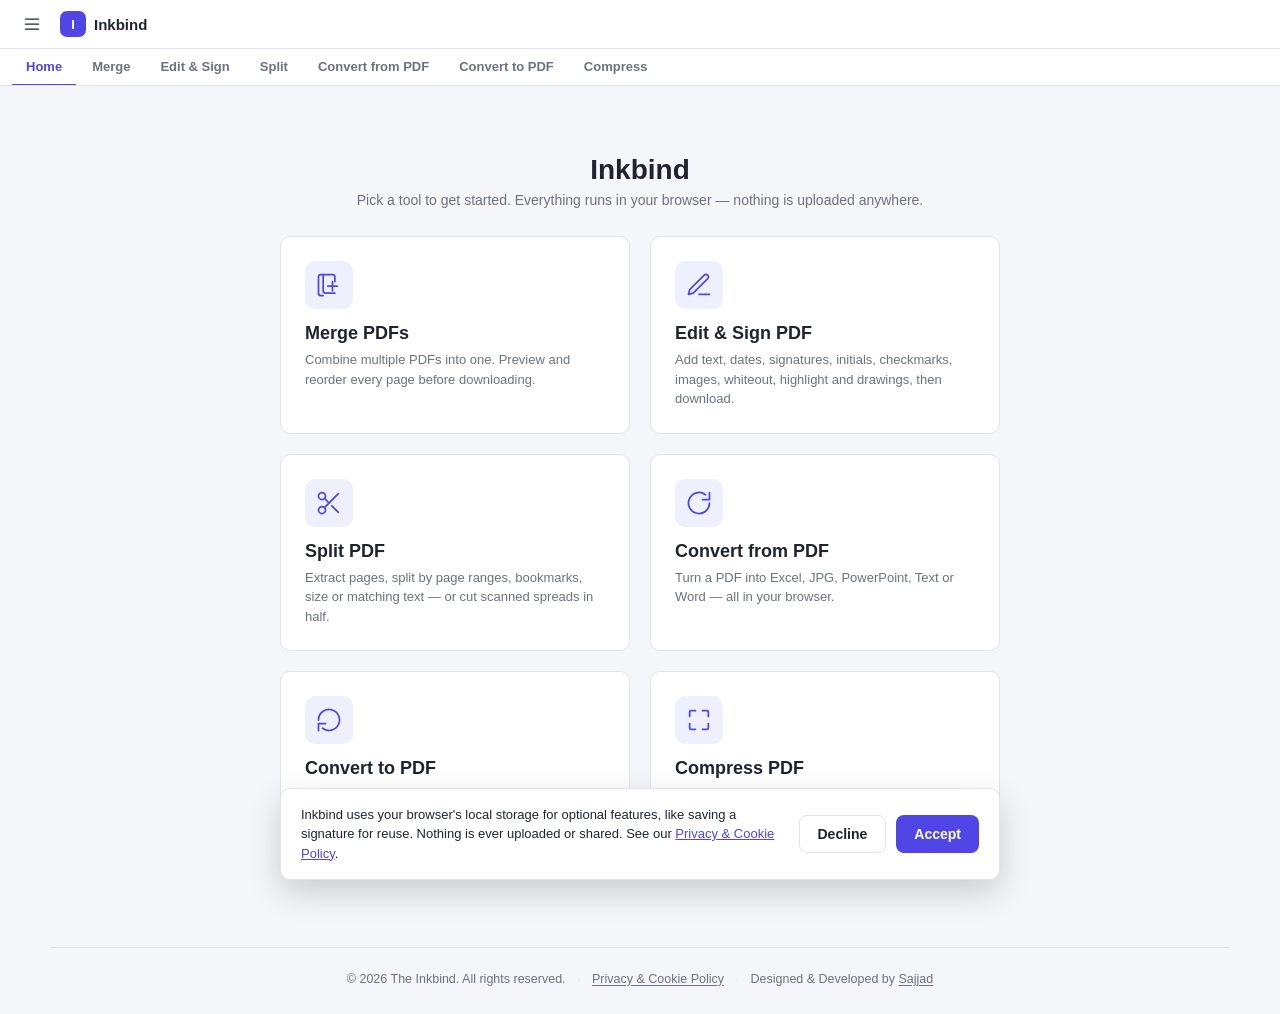
==== commit 9c17b2a7: "Restyle site chrome to match Adobe Acrobat's structure Replace the dark left app-rail with an Acroba" ====
--- a/index.html
+++ b/index.html
@@ -8,44 +8,33 @@
 <link rel="stylesheet" href="style.css">
 </head>
 <body>
-  <nav class="app-rail">
-    <a class="app-rail-brand" href="index.html" title="Inkbind">I</a>
-    <a class="app-rail-btn active" href="index.html" title="Home">
-      <svg width="20" height="20" viewBox="0 0 24 24" fill="none" stroke="currentColor" stroke-width="1.5"><path d="M3 11.5L12 4l9 7.5M5 10v9a1 1 0 001 1h4v-6h4v6h4a1 1 0 001-1v-9" stroke-linecap="round" stroke-linejoin="round"/></svg>
-    </a>
-    <div class="app-rail-sep"></div>
-    <a class="app-rail-btn" href="merge.html" title="Merge PDFs">
-      <svg width="20" height="20" viewBox="0 0 24 24" fill="none" stroke="currentColor" stroke-width="1.5"><path d="M7 3v14a2 2 0 002 2h8M7 3H5a2 2 0 00-2 2v14a2 2 0 002 2h2M7 3h8a2 2 0 012 2v4m-6 4h8m-4-4v8" stroke-linecap="round" stroke-linejoin="round"/></svg>
-    </a>
-    <a class="app-rail-btn" href="edit.html" title="Edit &amp; Sign PDF">
-      <svg width="20" height="20" viewBox="0 0 24 24" fill="none" stroke="currentColor" stroke-width="1.5"><path d="M12 20h9M16.5 3.5a2.121 2.121 0 013 3L7 19l-4 1 1-4L16.5 3.5z" stroke-linecap="round" stroke-linejoin="round"/></svg>
-    </a>
-    <a class="app-rail-btn" href="split.html" title="Split PDF">
-      <svg width="20" height="20" viewBox="0 0 24 24" fill="none" stroke="currentColor" stroke-width="1.5"><circle cx="6" cy="6" r="3"/><circle cx="6" cy="18" r="3"/><line x1="20" y1="4" x2="8.12" y2="15.88" stroke-linecap="round"/><line x1="14.47" y1="14.48" x2="20" y2="20" stroke-linecap="round"/><line x1="8.12" y1="8.12" x2="12" y2="12" stroke-linecap="round"/></svg>
-    </a>
-    <a class="app-rail-btn" href="convert.html" title="Convert from PDF">
-      <svg width="20" height="20" viewBox="0 0 24 24" fill="none" stroke="currentColor" stroke-width="1.5"><path d="M21 12a9 9 0 11-3.5-7.11" stroke-linecap="round" stroke-linejoin="round"/><path d="M21 3v6h-6" stroke-linecap="round" stroke-linejoin="round"/></svg>
-    </a>
-    <a class="app-rail-btn" href="to-pdf.html" title="Convert to PDF">
-      <svg width="20" height="20" viewBox="0 0 24 24" fill="none" stroke="currentColor" stroke-width="1.5"><path d="M3 12a9 9 0 113.5 7.11" stroke-linecap="round" stroke-linejoin="round"/><path d="M3 21v-6h6" stroke-linecap="round" stroke-linejoin="round"/></svg>
-    </a>
-    <a class="app-rail-btn" href="compress.html" title="Compress PDF">
-      <svg width="20" height="20" viewBox="0 0 24 24" fill="none" stroke="currentColor" stroke-width="1.5"><path d="M4 9V5a1 1 0 011-1h4M4 15v4a1 1 0 001 1h4M20 9V5a1 1 0 00-1-1h-4M20 15v4a1 1 0 01-1 1h-4" stroke-linecap="round" stroke-linejoin="round"/></svg>
-    </a>
-
-    <div class="app-rail-spacer"></div>
-    <div class="app-rail-menu">
-      <button id="appRailHelpBtn" class="app-rail-btn" title="Help" aria-haspopup="true" aria-expanded="false">
-        <svg width="20" height="20" viewBox="0 0 24 24" fill="none" stroke="currentColor" stroke-width="1.5"><circle cx="12" cy="12" r="10"/><path d="M9.09 9a3 3 0 015.83 1c0 2-3 2-3 4" stroke-linecap="round" stroke-linejoin="round"/><line x1="12" y1="17" x2="12.01" y2="17" stroke-linecap="round"/></svg>
-      </button>
-      <div id="appRailHelpMenu" class="shell-menu-dropdown app-rail-menu-dropdown" hidden>
-        <a href="https://github.com/sajjadshahpoor/Inkbind-Desktop" target="_blank" rel="noopener noreferrer" class="shell-menu-item">Get Desktop App</a>
-        <div class="shell-menu-sep"></div>
-        <button id="appRailAboutBtn" class="shell-menu-item">About Inkbind</button>
-        <a href="privacy.html" class="shell-menu-item">Privacy Policy</a>
+  <header class="site-topbar">
+    <div class="site-topbar-row">
+      <div class="site-menu-wrap">
+        <button id="siteMenuBtn" class="site-menu-btn" title="Menu" aria-haspopup="true" aria-expanded="false">
+          <svg width="20" height="20" viewBox="0 0 24 24" fill="none" stroke="currentColor" stroke-width="1.5"><path d="M4 6h16M4 12h16M4 18h16" stroke-linecap="round"/></svg>
+        </button>
+        <div id="siteMenuDropdown" class="site-menu-dropdown" hidden>
+          <a href="https://sajjadshahpoor.github.io/Inkbind-Desktop/" target="_blank" rel="noopener noreferrer" class="site-menu-item">Get Desktop App</a>
+          <div class="site-menu-sep"></div>
+          <button id="menuAboutBtn" class="site-menu-item">About Inkbind</button>
+          <a href="privacy.html" class="site-menu-item">Privacy Policy</a>
+        </div>
       </div>
+      <a class="site-brand" href="index.html">
+        <span class="site-brand-mark">I</span> Inkbind
+      </a>
     </div>
-  </nav>
+    <nav class="site-tabs">
+      <a class="site-tab active" href="index.html">Home</a>
+      <a class="site-tab" href="merge.html">Merge</a>
+      <a class="site-tab" href="edit.html">Edit &amp; Sign</a>
+      <a class="site-tab" href="split.html">Split</a>
+      <a class="site-tab" href="convert.html">Convert from PDF</a>
+      <a class="site-tab" href="to-pdf.html">Convert to PDF</a>
+      <a class="site-tab" href="compress.html">Compress</a>
+    </nav>
+  </header>
 
   <div id="aboutModal" class="modal-overlay" hidden>
     <div class="modal about-modal">
@@ -154,7 +143,7 @@
   </div>
   </div>
 
-  <script src="help-menu.js"></script>
+  <script src="site-menu.js"></script>
   <script src="cookie-consent.js"></script>
 </body>
 </html>
--- a/style.css
+++ b/style.css
@@ -8,9 +8,6 @@
   --primary-hover: #4338ca;
   --danger: #dc2626;
   --radius: 10px;
-  --rail-width: 64px;
-  --rail-bg: #23263a;
-  --rail-icon: #9295b3;
 }
 
 * { box-sizing: border-box; }
@@ -23,94 +20,104 @@
   min-height: 100vh;
 }
 
-/* ---- App rail ----
-   A persistent left-edge tool switcher: always visible, one icon per tool,
-   current tool highlighted. Present (as a copy of the same markup) on every
-   page so switching tools never requires a detour through the home grid. */
-.app-rail {
-  position: fixed;
+/* ---- Site topbar ----
+   Acrobat-style chrome: a slim row (hamburger Menu + brand) above a
+   horizontal tool-tab strip, both sticky to the top of the viewport. Present
+   (as a copy of the same markup) on every page so switching tools never
+   requires a detour through the home grid. */
+.site-topbar {
+  position: sticky;
   top: 0;
-  left: 0;
-  bottom: 0;
-  width: var(--rail-width);
-  background: var(--rail-bg);
-  display: flex;
-  flex-direction: column;
-  align-items: center;
-  padding: 14px 0;
-  gap: 4px;
   z-index: 60;
-}
-
-.app-rail-brand {
-  width: 34px;
-  height: 34px;
-  border-radius: 9px;
+  background: var(--surface);
+  border-bottom: 1px solid var(--border);
+}
+
+.site-topbar-row {
+  display: flex;
+  align-items: center;
+  gap: 12px;
+  padding: 8px 16px;
+}
+
+.site-menu-wrap {
+  position: relative;
+  flex-shrink: 0;
+}
+
+.site-menu-btn {
+  width: 32px;
+  height: 32px;
+  border: none;
+  background: none;
+  color: var(--text);
+  border-radius: 7px;
+  display: flex;
+  align-items: center;
+  justify-content: center;
+  cursor: pointer;
+}
+
+.site-menu-btn:hover {
+  background: #f0f1f5;
+}
+
+.site-brand {
+  display: flex;
+  align-items: center;
+  gap: 8px;
+  font-weight: 700;
+  font-size: 15px;
+  color: var(--text);
+  text-decoration: none;
+  flex-shrink: 0;
+}
+
+.site-brand-mark {
+  width: 26px;
+  height: 26px;
+  border-radius: 7px;
   background: var(--primary);
   color: #fff;
   display: flex;
   align-items: center;
   justify-content: center;
   font-weight: 700;
-  font-size: 15px;
-  margin-bottom: 16px;
+  font-size: 13px;
+  flex-shrink: 0;
+}
+
+.site-tabs {
+  display: flex;
+  gap: 2px;
+  padding: 0 12px;
+  overflow-x: auto;
+  white-space: nowrap;
+  border-top: 1px solid var(--border);
+}
+
+.site-tab {
+  display: inline-block;
+  flex-shrink: 0;
+  padding: 10px 14px;
+  font-size: 13px;
+  font-weight: 600;
+  color: var(--text-muted);
   text-decoration: none;
-  flex-shrink: 0;
-}
-
-.app-rail-btn {
-  width: 44px;
-  height: 44px;
-  border-radius: 10px;
-  display: flex;
-  align-items: center;
-  justify-content: center;
-  color: var(--rail-icon);
-  text-decoration: none;
-  flex-shrink: 0;
-}
-
-.app-rail-btn:hover {
-  background: rgba(255, 255, 255, 0.08);
-  color: #fff;
-}
-
-.app-rail-btn.active {
-  background: rgba(124, 116, 237, 0.35);
-  color: #fff;
-}
-
-.app-rail-sep {
-  width: 28px;
-  height: 1px;
-  background: rgba(255, 255, 255, 0.12);
-  margin: 6px 0;
-  flex-shrink: 0;
-}
-
-/* Pushes the Help menu below to the bottom of the rail. */
-.app-rail-spacer {
-  flex: 1;
-}
-
-.app-rail-menu {
-  position: relative;
-  flex-shrink: 0;
-}
-
-/* Opens to the right of the rail icon rather than below it (like
-   .shell-menu-dropdown, which it otherwise shares all styling with) - the
-   rail sits at the left edge of the window with icons stacked to the
-   bottom, so there usually isn't room below the Help icon for a dropdown. */
-.shell-menu-dropdown.app-rail-menu-dropdown {
-  top: auto;
-  right: auto;
-  left: calc(100% + 8px);
-  bottom: 0;
+  border-bottom: 2px solid transparent;
+  margin-bottom: -1px;
+}
+
+.site-tab:hover {
+  color: var(--text);
+}
+
+.site-tab.active {
+  color: var(--primary);
+  border-bottom-color: var(--primary);
 }
 
 .app-main {
-  margin-left: var(--rail-width);
   display: flex;
   justify-content: center;
   padding: 40px 20px 24px;
@@ -170,15 +177,9 @@
   display: none;
 }
 
-/* Leaves clear room below the page content for the floating zoom pill (see
-   .zoom-pill) so it's never pushed off the bottom of the window. */
-body.workspace-active .pages-container {
-  max-height: 74vh;
-}
-
 /* "Hide tools" collapses the tab/tool row for a distraction-free, full-width
    read - only the mini-topbar (Edit/Done, Save, Print) and the floating zoom
-   pill stay, so there's always a way back in. */
+   dock stay, so there's always a way back in. */
 body.toolbar-hidden .mode-tabs,
 body.toolbar-hidden .editor-toolbar {
   display: none;
@@ -190,8 +191,8 @@
 
 /* The site footer is marketing chrome for browsing the app's other pages -
    once a document is open it's just wasted vertical space with nothing a
-   reader needs; Privacy Policy / the credit line now live in the Help menu
-   (see .app-rail-menu) instead, reachable from anywhere. */
+   reader needs; Privacy Policy / the credit line now live in the site menu
+   (see .site-menu-dropdown) instead, reachable from anywhere. */
 body.workspace-active .site-footer {
   display: none;
 }
@@ -199,6 +200,13 @@
 .tool-grid {
   display: grid;
   grid-template-columns: repeat(auto-fit, minmax(240px, 1fr));
+  min-width: 0;
+  /* Auto left/right margins (for centering below) are cross-axis margins on
+     a flex item (.app is a column flex container) - that disables stretch
+     and sizes this to its own unconstrained content width instead, which
+     is wide enough for 2 columns even on a narrow phone screen. An explicit
+     width gives it a definite size to shrink correctly instead. */
+  width: 100%;
   gap: 20px;
   max-width: 720px;
   margin: 0 auto 20px;
@@ -249,6 +257,10 @@
   display: flex;
   align-items: flex-start;
   gap: 24px;
+  /* .workspace is itself a flex item of .app (column direction) - without
+     this it keeps its children's full intrinsic width instead of shrinking
+     to the available width on narrow/mobile viewports. */
+  min-width: 0;
 }
 
 .grid-column {
@@ -287,6 +299,7 @@
   margin: 22px 0 0;
   display: grid;
   grid-template-columns: repeat(auto-fill, minmax(120px, 1fr));
+  min-width: 0;
   gap: 14px;
 }
 
@@ -714,6 +727,7 @@
 .result-file-list {
   display: grid;
   grid-template-columns: repeat(auto-fill, minmax(230px, 1fr));
+  min-width: 0;
   gap: 12px;
 }
 
@@ -1057,13 +1071,13 @@
   color: var(--primary);
 }
 
-/* ---- Help menu dropdown (app-rail) ---- */
-
-.shell-menu-dropdown {
+/* ---- Site menu dropdown (opens under the topbar's hamburger button) ---- */
+
+.site-menu-dropdown {
   position: absolute;
   top: calc(100% + 6px);
-  right: 0;
-  min-width: 190px;
+  left: 0;
+  min-width: 200px;
   background: var(--surface);
   border: 1px solid var(--border);
   border-radius: 8px;
@@ -1072,7 +1086,7 @@
   z-index: 70;
 }
 
-.shell-menu-item {
+.site-menu-item {
   display: block;
   width: 100%;
   text-align: left;
@@ -1088,11 +1102,11 @@
   box-sizing: border-box;
 }
 
-.shell-menu-item:hover {
+.site-menu-item:hover {
   background: #f0f1f5;
 }
 
-.shell-menu-sep {
+.site-menu-sep {
   height: 1px;
   background: var(--border);
   margin: 6px 4px;
@@ -1101,6 +1115,13 @@
 @media (max-width: 860px) {
   .workspace {
     flex-direction: column;
+    /* .workspace's default align-items:flex-start only makes sense for the
+       desktop side-by-side layout (so the sticky preview panel isn't
+       stretched tall). Once stacked into a column, that same flex-start
+       stops children from stretching to the full available width, so they
+       fall back to their own unconstrained content width instead - which
+       is what was causing the whole page to scroll horizontally on phones. */
+    align-items: stretch;
   }
 
   .preview-panel {
@@ -1177,6 +1198,7 @@
 
 .mode-tabs {
   display: flex;
+  flex-wrap: wrap;
   gap: 4px;
   padding: 10px 16px 0;
   border-bottom: 1px solid var(--border);
@@ -1203,67 +1225,6 @@
   border-bottom-color: var(--primary);
 }
 
-/* Edit / Fill & Sign / Forms / Delete Pages, as a right-side vertical tool
-   rail (icon over label, current one highlighted) rather than horizontal
-   tabs. Scoped to .editor-body so it doesn't affect the unrelated
-   .mode-tabs other tool pages use for their own (horizontal-tab) mode
-   switchers. */
-.editor-body {
-  display: flex;
-  flex-direction: row-reverse;
-  min-height: 0;
-  flex: 1;
-}
-
-.editor-body .mode-tabs {
-  display: flex;
-  flex-direction: column;
-  align-items: stretch;
-  flex: 0 0 76px;
-  gap: 4px;
-  padding: 12px 8px;
-  border-bottom: none;
-  background: #fafafd;
-  border-left: 1px solid var(--border);
-  overflow-y: auto;
-}
-
-.editor-body .mode-tab {
-  display: flex;
-  flex-direction: column;
-  align-items: center;
-  gap: 5px;
-  border-radius: 8px;
-  border-bottom: none;
-  margin-bottom: 0;
-  padding: 10px 4px;
-  font-size: 11px;
-  text-align: center;
-  line-height: 1.15;
-}
-
-.editor-body .mode-tab svg {
-  flex-shrink: 0;
-}
-
-.editor-body .mode-tab:hover {
-  background: #f0f1f5;
-  color: var(--text);
-}
-
-.editor-body .mode-tab.active {
-  background: var(--primary);
-  color: #fff;
-  border-bottom-color: transparent;
-}
-
-.editor-main {
-  flex: 1;
-  min-width: 0;
-  display: flex;
-  flex-direction: column;
-}
-
 .editor-toolbar {
   display: flex;
   align-items: center;
@@ -1387,21 +1348,23 @@
   flex: 1;
 }
 
-/* Zoom + page navigation as a floating, semi-opaque pill centered over the
-   bottom of the canvas, detached from the top bar. */
+/* Zoom + page navigation as a floating, semi-opaque vertical dock anchored
+   to the right edge of the canvas - matches Acrobat's own right-side
+   zoom/page-nav dock instead of a toolbar row. */
 .canvas-area {
   position: relative;
 }
 
-.zoom-pill {
+.zoom-dock {
   position: absolute;
-  left: 50%;
-  bottom: 18px;
-  transform: translateX(-50%);
-  display: flex;
+  top: 50%;
+  right: 16px;
+  transform: translateY(-50%);
+  display: flex;
+  flex-direction: column;
   align-items: center;
   gap: 6px;
-  padding: 6px 10px;
+  padding: 10px 6px;
   background: rgba(35, 38, 58, 0.92);
   border-radius: 999px;
   box-shadow: 0 6px 20px rgba(0, 0, 0, 0.25);
@@ -1430,42 +1393,44 @@
 }
 
 .zoom-select {
-  padding: 5px 6px;
+  width: 66px;
+  padding: 4px 1px;
   border: 1px solid var(--border);
   border-radius: 6px;
-  font-size: 12.5px;
+  font-size: 10.5px;
+  text-align: center;
   background: var(--surface);
   color: var(--text);
   cursor: pointer;
 }
 
 .page-indicator {
-  font-size: 12.5px;
-  color: var(--text-muted);
-  min-width: 52px;
+  font-size: 11px;
+  color: var(--text-muted);
+  min-width: 36px;
   text-align: center;
 }
 
-.zoom-pill .icon-btn,
-.zoom-pill .zoom-select {
+.zoom-dock .icon-btn,
+.zoom-dock .zoom-select {
   background: rgba(255, 255, 255, 0.08);
   border-color: rgba(255, 255, 255, 0.15);
   color: #fff;
 }
 
-.zoom-pill .icon-btn:not(:disabled):hover {
+.zoom-dock .icon-btn:not(:disabled):hover {
   background: rgba(255, 255, 255, 0.18);
 }
 
-.zoom-pill .page-indicator {
+.zoom-dock .page-indicator {
   color: #d7d8e6;
 }
 
-.zoom-pill-sep {
-  width: 1px;
-  height: 20px;
+.zoom-dock-sep {
+  width: 20px;
+  height: 1px;
   background: rgba(255, 255, 255, 0.18);
-  margin: 0 2px;
+  margin: 2px 0;
 }
 
 .pages-container {
@@ -2074,13 +2039,6 @@
   box-shadow: 0 12px 32px rgba(15, 17, 23, 0.18);
 }
 
-/* The editor's floating zoom pill sits at the bottom of the canvas (see
-   .zoom-pill) - lift the cookie banner above it so a first-time visitor to
-   the editor doesn't have the banner covering the zoom/page controls. */
-body.workspace-active .cookie-banner {
-  bottom: 84px;
-}
-
 .cookie-banner-text {
   flex: 1 1 320px;
   margin: 0;
